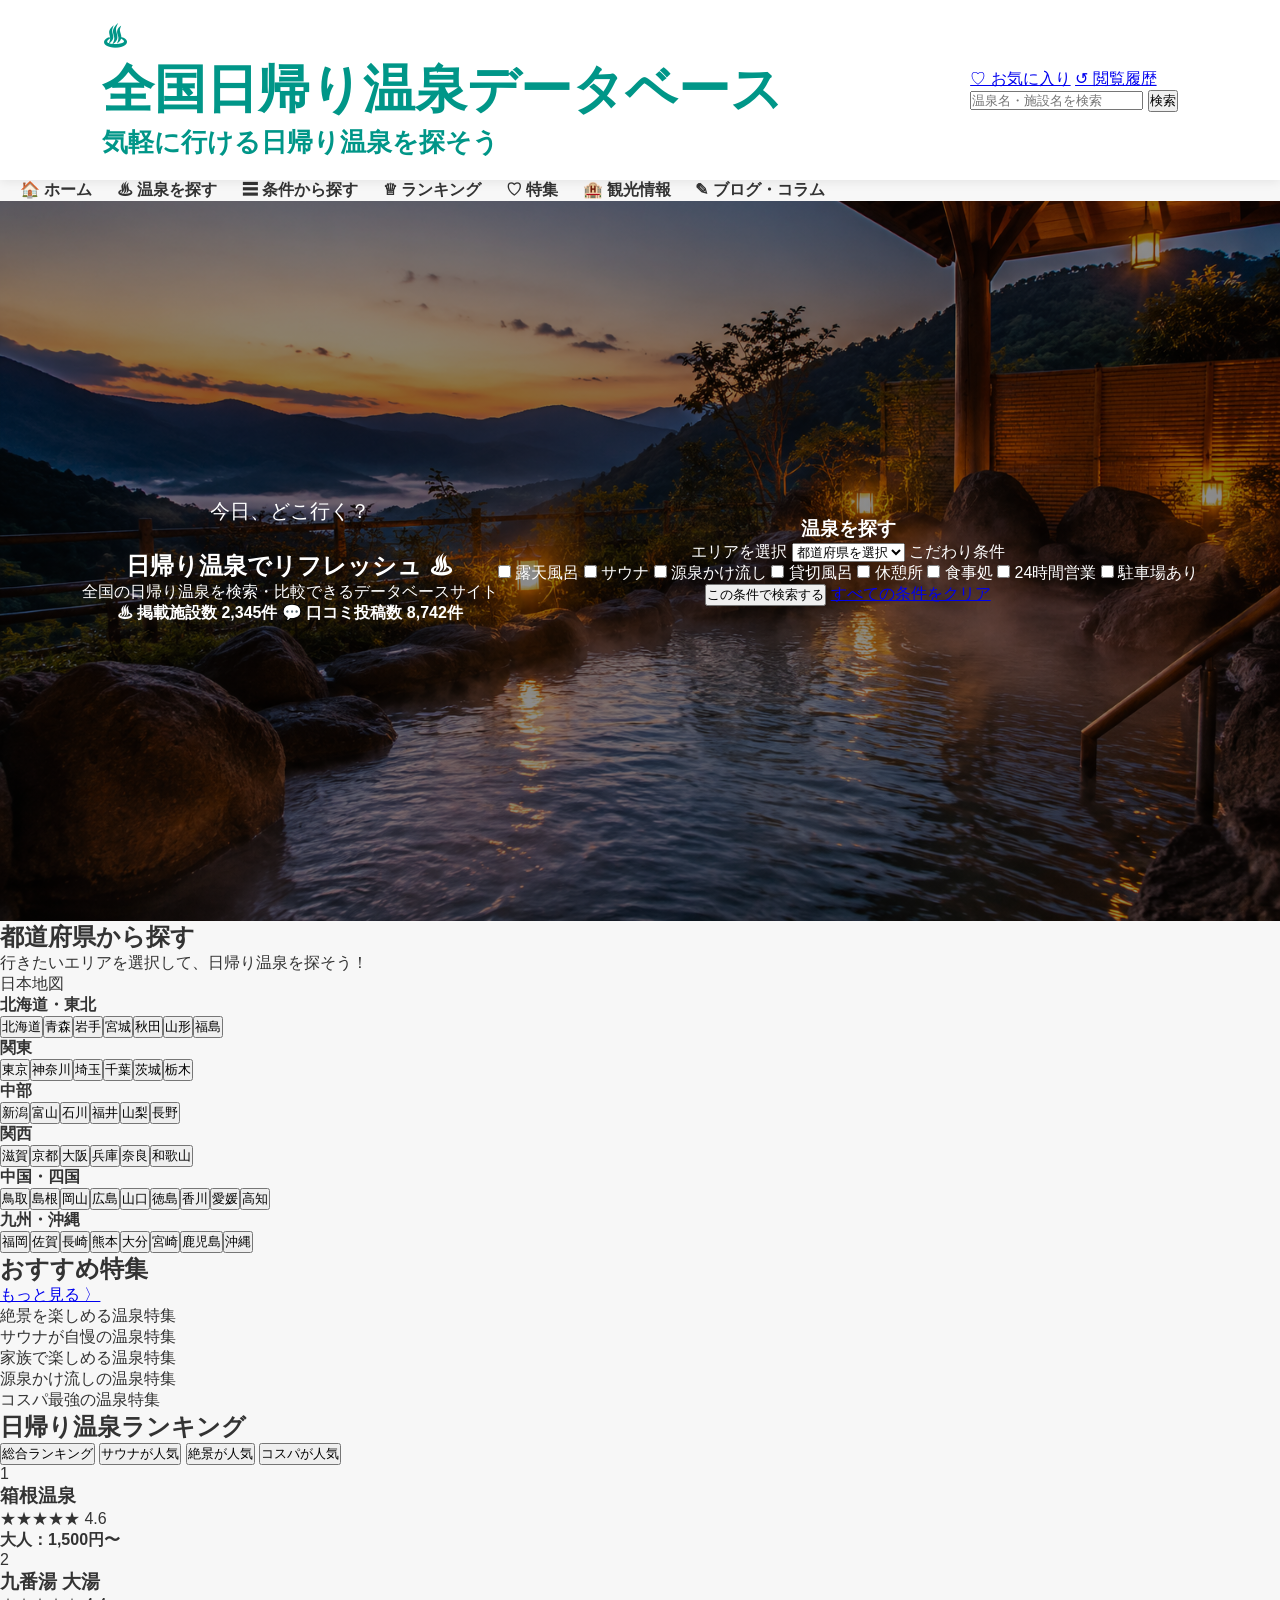
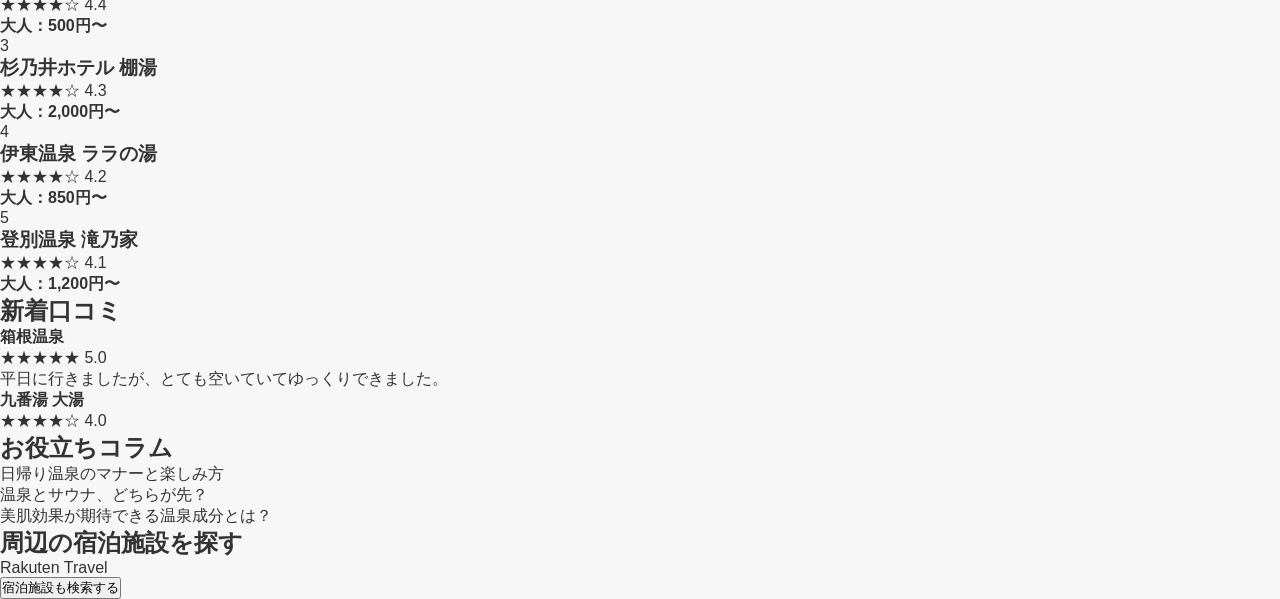
==== index.html @ edf5baf3 "Update index.html" ====
<!DOCTYPE html>
<html lang="ja">
<head>
  <meta charset="UTF-8">
  <meta name="viewport" content="width=device-width, initial-scale=1.0">
  <title>全国日帰り温泉データベース</title>
  <link rel="stylesheet" href="style.css">
</head>
<body>

<header class="top-header">
  <div class="logo">
    <span class="logo-mark">♨</span>
    <div>
      <h1>全国日帰り温泉データベース</h1>
      <p>気軽に行ける日帰り温泉を探そう</p>
    </div>
  </div>

  <div class="header-actions">
    <a href="#">♡ お気に入り</a>
    <a href="#">↺ 閲覧履歴</a>
    <div class="search-box">
      <input type="text" placeholder="温泉名・施設名を検索">
      <button>検索</button>
    </div>
  </div>
</header>

<nav class="main-nav">
  <a href="#">🏠 ホーム</a>
  <a href="#">♨ 温泉を探す</a>
  <a href="#">☰ 条件から探す</a>
  <a href="#">♕ ランキング</a>
  <a href="#">♡ 特集</a>
  <a href="#">🏨 観光情報</a>
  <a href="#">✎ ブログ・コラム</a>
</nav>

<section class="hero">
  <div class="hero-text">
    <p>今日、どこ行く？</p>
    <h2>日帰り温泉でリフレッシュ ♨</h2>
    <span>全国の日帰り温泉を検索・比較できるデータベースサイト</span>
    <div class="hero-stats">
      <b>♨ 掲載施設数 2,345件</b>
      <b>💬 口コミ投稿数 8,742件</b>
    </div>
  </div>

  <div class="hero-search">
    <h3>温泉を探す</h3>
    <label>エリアを選択</label>
    <select>
      <option>都道府県を選択</option>
      <option>福岡</option>
      <option>大分</option>
      <option>広島</option>
    </select>

    <label>こだわり条件</label>
    <div class="check-list">
      <label><input type="checkbox"> 露天風呂</label>
      <label><input type="checkbox"> サウナ</label>
      <label><input type="checkbox"> 源泉かけ流し</label>
      <label><input type="checkbox"> 貸切風呂</label>
      <label><input type="checkbox"> 休憩所</label>
      <label><input type="checkbox"> 食事処</label>
      <label><input type="checkbox"> 24時間営業</label>
      <label><input type="checkbox"> 駐車場あり</label>
    </div>

    <button class="brown-btn">この条件で検索する</button>
    <a class="clear-link" href="#">すべての条件をクリア</a>
  </div>
</section>

<main>

<section class="pref-section">
  <div class="section-title">
    <h2>都道府県から探す</h2>
    <p>行きたいエリアを選択して、日帰り温泉を探そう！</p>
  </div>

  <div class="pref-wrap">
    <div class="map-box">
      <div class="fake-map">日本地図</div>
    </div>

    <div class="pref-list">
      <h4>北海道・東北</h4>
      <div>
        <button>北海道</button><button>青森</button><button>岩手</button><button>宮城</button><button>秋田</button><button>山形</button><button>福島</button>
      </div>

      <h4>関東</h4>
      <div>
        <button>東京</button><button>神奈川</button><button>埼玉</button><button>千葉</button><button>茨城</button><button>栃木</button>
      </div>

      <h4>中部</h4>
      <div>
        <button>新潟</button><button>富山</button><button>石川</button><button>福井</button><button>山梨</button><button>長野</button>
      </div>

      <h4>関西</h4>
      <div>
        <button>滋賀</button><button>京都</button><button>大阪</button><button>兵庫</button><button>奈良</button><button>和歌山</button>
      </div>

      <h4>中国・四国</h4>
      <div>
        <button>鳥取</button><button>島根</button><button>岡山</button><button>広島</button><button>山口</button><button>徳島</button><button>香川</button><button>愛媛</button><button>高知</button>
      </div>

      <h4>九州・沖縄</h4>
      <div>
        <button>福岡</button><button>佐賀</button><button>長崎</button><button>熊本</button><button>大分</button><button>宮崎</button><button>鹿児島</button><button>沖縄</button>
      </div>
    </div>
  </div>
</section>

<section class="feature-section">
  <div class="section-head">
    <h2>おすすめ特集</h2>
    <a href="#">もっと見る 〉</a>
  </div>

  <div class="feature-grid">
    <div class="feature-card"><span>絶景を楽しめる温泉特集</span></div>
    <div class="feature-card"><span>サウナが自慢の温泉特集</span></div>
    <div class="feature-card"><span>家族で楽しめる温泉特集</span></div>
    <div class="feature-card"><span>源泉かけ流しの温泉特集</span></div>
    <div class="feature-card"><span>コスパ最強の温泉特集</span></div>
  </div>
</section>

<section class="ranking-section">
  <div class="section-head">
    <h2>日帰り温泉ランキング</h2>
    <div class="tabs">
      <button>総合ランキング</button>
      <button>サウナが人気</button>
      <button>絶景が人気</button>
      <button>コスパが人気</button>
    </div>
  </div>

  <div class="ranking-grid">
    <div class="rank-card"><span>1</span><div></div><h3>箱根温泉</h3><p>★★★★★ 4.6</p><b>大人：1,500円〜</b></div>
    <div class="rank-card"><span>2</span><div></div><h3>九番湯 大湯</h3><p>★★★★☆ 4.4</p><b>大人：500円〜</b></div>
    <div class="rank-card"><span>3</span><div></div><h3>杉乃井ホテル 棚湯</h3><p>★★★★☆ 4.3</p><b>大人：2,000円〜</b></div>
    <div class="rank-card"><span>4</span><div></div><h3>伊東温泉 ララの湯</h3><p>★★★★☆ 4.2</p><b>大人：850円〜</b></div>
    <div class="rank-card"><span>5</span><div></div><h3>登別温泉 滝乃家</h3><p>★★★★☆ 4.1</p><b>大人：1,200円〜</b></div>
  </div>
</section>

<section class="bottom-grid">
  <div class="info-box">
    <h2>新着口コミ</h2>
    <p><b>箱根温泉</b><br>★★★★★ 5.0<br>平日に行きましたが、とても空いていてゆっくりできました。</p>
    <p><b>九番湯 大湯</b><br>★★★★☆ 4.0</p>
  </div>

  <div class="info-box">
    <h2>お役立ちコラム</h2>
    <p>日帰り温泉のマナーと楽しみ方</p>
    <p>温泉とサウナ、どちらが先？</p>
    <p>美肌効果が期待できる温泉成分とは？</p>
  </div>

  <div class="ad-box">
    <h2>周辺の宿泊施設を探す</h2>
    <p>Rakuten Travel</p>
    <button>宿泊施設も検索する</button>
  </div>
</section>

</main>

</body>
</html>
---- style.css ----
*{
    margin:0;
    padding:0;
    box-sizing:border-box;
}

body{
    font-family:"Noto Sans JP",sans-serif;
    background:#f7f7f7;
    color:#333;
}

/* ヘッダー */
header{
    background:#fff;
    display:flex;
    justify-content:space-between;
    align-items:center;
    padding:20px 8%;
    box-shadow:0 2px 10px rgba(0,0,0,.08);
}

.logo{
    font-size:26px;
    font-weight:bold;
    color:#009688;
}

nav a{
    text-decoration:none;
    color:#333;
    margin-left:20px;
    font-weight:600;
}

/* ヒーロー */
.hero{
    height:80vh;
    display:flex;
    align-items:center;
    justify-content:center;
    text-align:center;
    color:white;

    background-image:
    linear-gradient(rgba(0,0,0,.45),rgba(0,0,0,.45)),
    url("hero.png");

    background-size:cover;
    background-position:center;
}

.hero h1{
    font-size:48px;
    margin-bottom:20px;
}

.hero p{
    font-size:20px;
    margin-bottom:25px;
}

/* 検索 */
.search input{
    padding:12px;
    width:260px;
    border:none;
    border-radius:8px;
}

.search button{
    padding:12px 18px;
    border:none;
    background:#009688;
    color:white;
    border-radius:8px;
    cursor:pointer;
}

/* エリア */
.area, .feature{
    max-width:1100px;
    margin:60px auto;
    padding:0 20px;
}

.area h2, .feature h2{
    text-align:center;
    margin-bottom:25px;
}

.cards{
    display:grid;
    grid-template-columns:repeat(auto-fit,minmax(200px,1fr));
    gap:20px;
}

.card{
    background:white;
    padding:25px;
    border-radius:12px;
    text-align:center;
    box-shadow:0 4px 10px rgba(0,0,0,.08);
}

/* タグ */
.tags{
    display:flex;
    flex-wrap:wrap;
    justify-content:center;
    gap:10px;
}

.tags span{
    background:#009688;
    color:white;
    padding:10px 14px;
    border-radius:999px;
}

/* フッター */
footer{
    text-align:center;
    padding:25px;
    background:#222;
    color:white;
}

/* スマホ */
@media(max-width:768px){
    .hero h1{
        font-size:32px;
    }

    nav{
        display:none;
    }

    .search{
        display:flex;
        flex-direction:column;
        gap:10px;
        align-items:center;
    }
}
.btn{
    display:inline-block;
    margin-top:10px;
    padding:8px 14px;
    background:#009688;
    color:#fff;
    border-radius:8px;
    text-decoration:none;
    font-size:14px;
}
.btn:hover{
    opacity:0.8;
}
.card img{
    width:100%;
    height:140px;
    object-fit:cover;
    border-radius:12px;
    margin-bottom:10px;
}
.card{
    background:white;
    border-radius:16px;
    overflow:hidden;
    box-shadow:0 6px 20px rgba(0,0,0,.08);
    transition:0.2s;
}

.card:hover{
    transform:translateY(-5px);
    box-shadow:0 10px 25px rgba(0,0,0,.15);
}

.card h3{
    margin-top:10px;
}
header{
    position: sticky;
    top: 0;
    z-index: 1000;
}
.btn{
    display:inline-block;
    margin-top:10px;
    padding:10px 16px;
    background:#009688;
    color:white;
    border-radius:10px;
    text-decoration:none;
    font-weight:bold;
}
.btn:hover{
    opacity:0.8;
}
.cards{
    align-items:stretch;
}

.card{
    height:100%;
}
.card h3{
    font-size:18px;
}

.card p{
    font-size:14px;
    color:#666;
}
.header{
    display:flex;
    align-items:center;
    justify-content:space-between;
    padding:15px 6%;
    background:#fff;
    box-shadow:0 2px 10px rgba(0,0,0,0.08);
    gap:20px;
}

.header-center{
    flex:1;
    display:flex;
    justify-content:center;
}

.header-center input{
    width:100%;
    max-width:400px;
    padding:10px 12px;
    border:1px solid #ddd;
    border-radius:8px;
}

.nav{
    display:flex;
    gap:15px;
}

.nav a{
    text-decoration:none;
    color:#333;
    font-weight:600;
}

.nav a:hover{
    color:#009688;
}
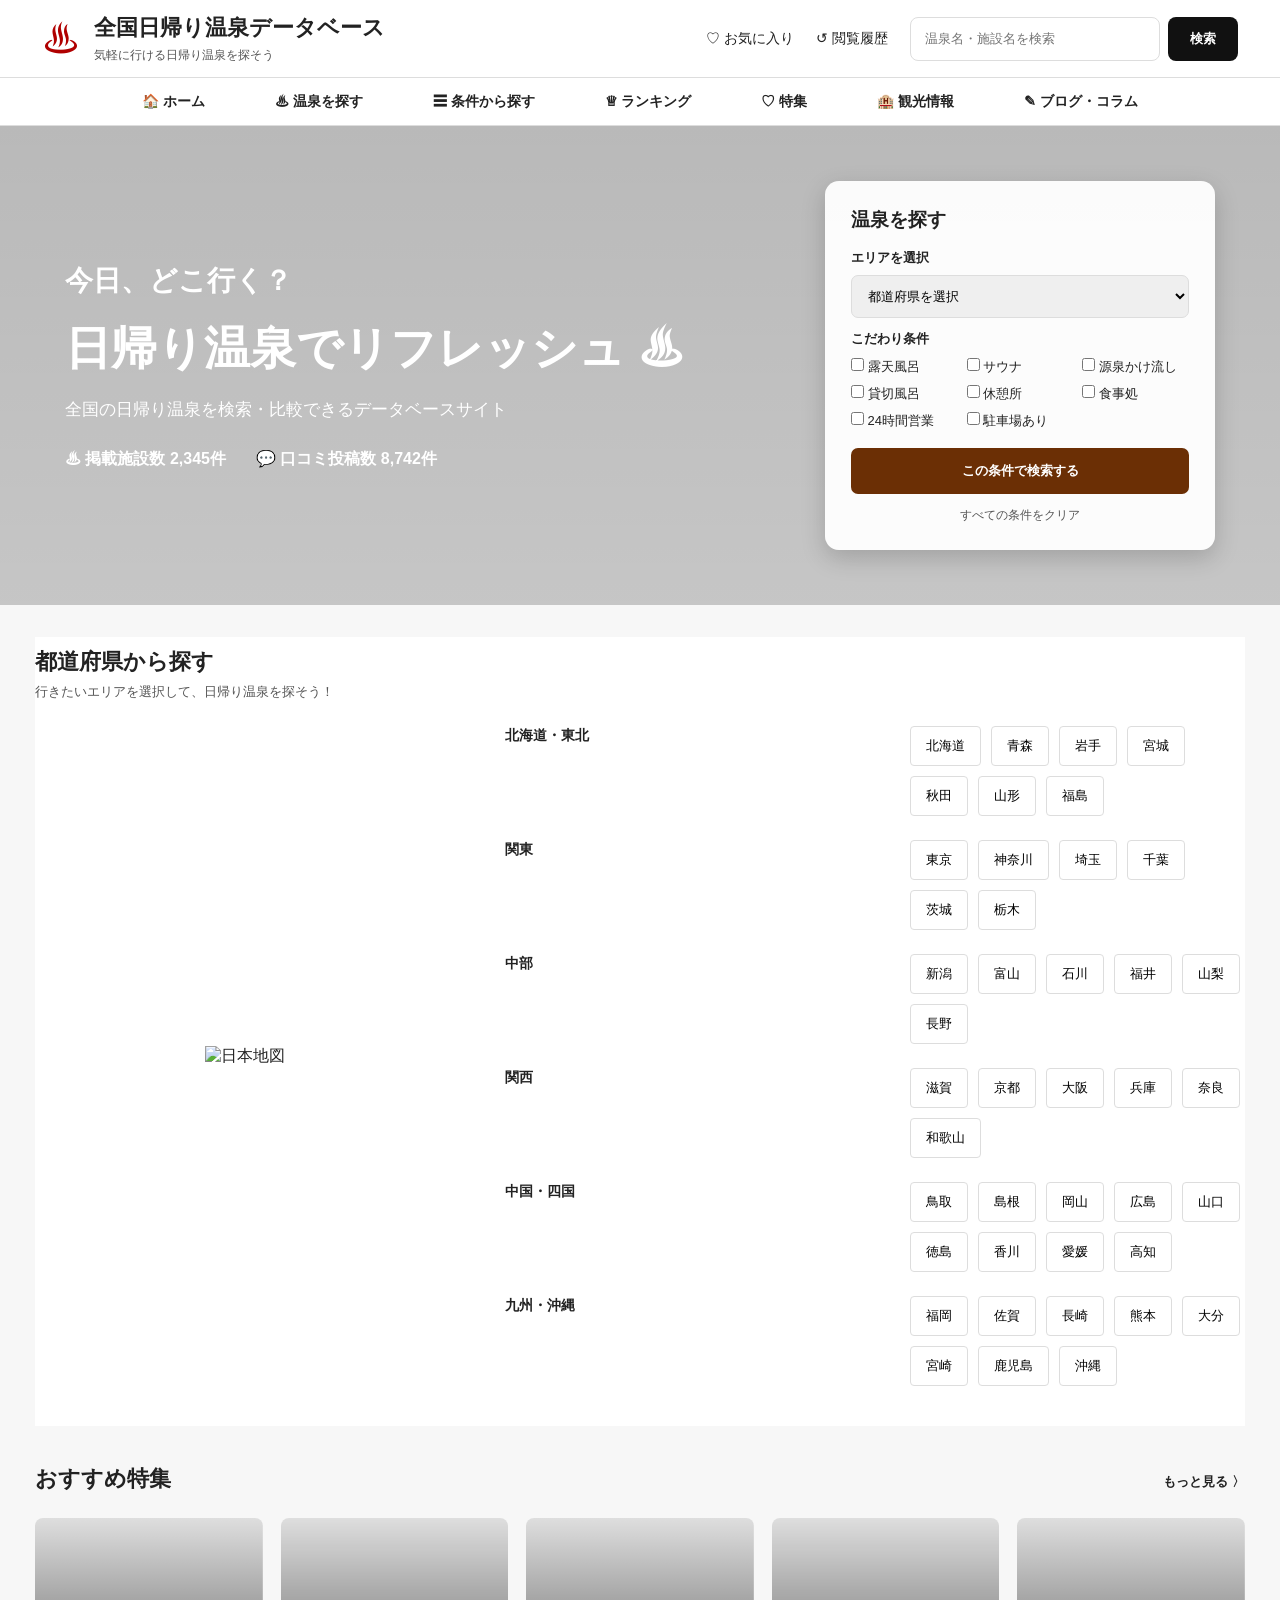
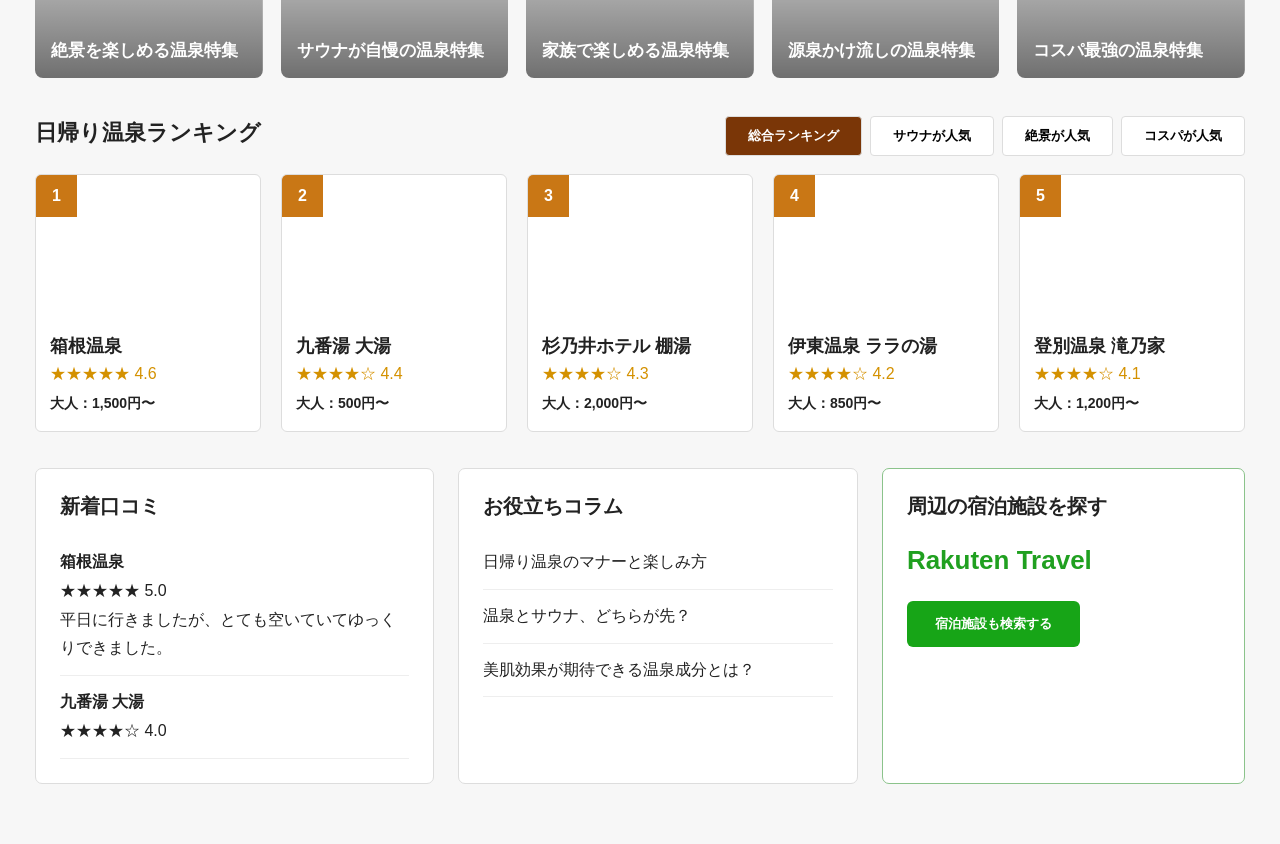
==== commit 5735883d: "Update index.html" ====
--- a/index.html
+++ b/index.html
@@ -85,7 +85,7 @@
 
   <div class="pref-wrap">
     <div class="map-box">
-      <div class="fake-map">日本地図</div>
+ <img class="japan-map" src="https://japan-map.com/wp-content/uploads/japan-map-colored.png" alt="日本地図">
     </div>
 
     <div class="pref-list">
--- a/style.css
+++ b/style.css
@@ -1,252 +1,480 @@
-*{
-    margin:0;
-    padding:0;
-    box-sizing:border-box;
-}
-
-body{
-    font-family:"Noto Sans JP",sans-serif;
-    background:#f7f7f7;
-    color:#333;
-}
-
-/* ヘッダー */
-header{
-    background:#fff;
-    display:flex;
-    justify-content:space-between;
-    align-items:center;
-    padding:20px 8%;
-    box-shadow:0 2px 10px rgba(0,0,0,.08);
-}
-
-.logo{
-    font-size:26px;
-    font-weight:bold;
-    color:#009688;
-}
-
-nav a{
-    text-decoration:none;
-    color:#333;
-    margin-left:20px;
-    font-weight:600;
-}
-
-/* ヒーロー */
-.hero{
-    height:80vh;
-    display:flex;
-    align-items:center;
-    justify-content:center;
-    text-align:center;
-    color:white;
-
-    background-image:
-    linear-gradient(rgba(0,0,0,.45),rgba(0,0,0,.45)),
-    url("hero.png");
-
-    background-size:cover;
-    background-position:center;
-}
-
-.hero h1{
-    font-size:48px;
-    margin-bottom:20px;
-}
-
-.hero p{
-    font-size:20px;
-    margin-bottom:25px;
-}
-
-/* 検索 */
-.search input{
-    padding:12px;
-    width:260px;
-    border:none;
-    border-radius:8px;
-}
-
-.search button{
-    padding:12px 18px;
-    border:none;
-    background:#009688;
-    color:white;
-    border-radius:8px;
-    cursor:pointer;
-}
-
-/* エリア */
-.area, .feature{
-    max-width:1100px;
-    margin:60px auto;
-    padding:0 20px;
-}
-
-.area h2, .feature h2{
-    text-align:center;
-    margin-bottom:25px;
-}
-
-.cards{
-    display:grid;
-    grid-template-columns:repeat(auto-fit,minmax(200px,1fr));
-    gap:20px;
-}
-
-.card{
-    background:white;
-    padding:25px;
-    border-radius:12px;
-    text-align:center;
-    box-shadow:0 4px 10px rgba(0,0,0,.08);
-}
-
-/* タグ */
-.tags{
-    display:flex;
-    flex-wrap:wrap;
-    justify-content:center;
-    gap:10px;
-}
-
-.tags span{
-    background:#009688;
-    color:white;
-    padding:10px 14px;
-    border-radius:999px;
-}
-
-/* フッター */
-footer{
-    text-align:center;
-    padding:25px;
-    background:#222;
-    color:white;
-}
-
-/* スマホ */
-@media(max-width:768px){
-    .hero h1{
-        font-size:32px;
-    }
-
-    nav{
-        display:none;
-    }
-
-    .search{
-        display:flex;
-        flex-direction:column;
-        gap:10px;
-        align-items:center;
-    }
-}
-.btn{
-    display:inline-block;
-    margin-top:10px;
-    padding:8px 14px;
-    background:#009688;
-    color:#fff;
-    border-radius:8px;
-    text-decoration:none;
-    font-size:14px;
-}
-.btn:hover{
-    opacity:0.8;
-}
-.card img{
-    width:100%;
-    height:140px;
-    object-fit:cover;
-    border-radius:12px;
-    margin-bottom:10px;
-}
-.card{
-    background:white;
-    border-radius:16px;
-    overflow:hidden;
-    box-shadow:0 6px 20px rgba(0,0,0,.08);
-    transition:0.2s;
-}
-
-.card:hover{
-    transform:translateY(-5px);
-    box-shadow:0 10px 25px rgba(0,0,0,.15);
-}
-
-.card h3{
-    margin-top:10px;
-}
-header{
-    position: sticky;
-    top: 0;
-    z-index: 1000;
-}
-.btn{
-    display:inline-block;
-    margin-top:10px;
-    padding:10px 16px;
-    background:#009688;
-    color:white;
-    border-radius:10px;
-    text-decoration:none;
-    font-weight:bold;
-}
-.btn:hover{
-    opacity:0.8;
-}
-.cards{
-    align-items:stretch;
-}
-
-.card{
-    height:100%;
-}
-.card h3{
-    font-size:18px;
-}
-
-.card p{
-    font-size:14px;
-    color:#666;
-}
-.header{
-    display:flex;
-    align-items:center;
-    justify-content:space-between;
-    padding:15px 6%;
-    background:#fff;
-    box-shadow:0 2px 10px rgba(0,0,0,0.08);
-    gap:20px;
-}
-
-.header-center{
-    flex:1;
-    display:flex;
-    justify-content:center;
-}
-
-.header-center input{
-    width:100%;
-    max-width:400px;
-    padding:10px 12px;
-    border:1px solid #ddd;
-    border-radius:8px;
-}
-
-.nav{
-    display:flex;
-    gap:15px;
-}
-
-.nav a{
-    text-decoration:none;
-    color:#333;
-    font-weight:600;
-}
-
-.nav a:hover{
-    color:#009688;
-}
+* {
+  box-sizing: border-box;
+  margin: 0;
+  padding: 0;
+}
+
+body {
+  font-family: "Hiragino Sans", "Yu Gothic", sans-serif;
+  color: #222;
+  background: #f7f7f7;
+}
+
+a {
+  color: inherit;
+  text-decoration: none;
+}
+
+.top-header {
+  height: 78px;
+  background: #fff;
+  display: flex;
+  justify-content: space-between;
+  align-items: center;
+  padding: 0 42px;
+  border-bottom: 1px solid #ddd;
+}
+
+.logo {
+  display: flex;
+  align-items: center;
+  gap: 14px;
+}
+
+.logo-mark {
+  font-size: 38px;
+  color: #b00000;
+}
+
+.logo h1 {
+  font-size: 22px;
+}
+
+.logo p {
+  font-size: 12px;
+  color: #555;
+  margin-top: 4px;
+}
+
+.header-actions {
+  display: flex;
+  align-items: center;
+  gap: 22px;
+  font-size: 14px;
+}
+
+.search-box {
+  display: flex;
+  gap: 8px;
+}
+
+.search-box input {
+  width: 250px;
+  padding: 13px 14px;
+  border: 1px solid #ddd;
+  border-radius: 8px;
+}
+
+.search-box button {
+  padding: 13px 22px;
+  background: #111;
+  color: white;
+  border: none;
+  border-radius: 8px;
+  font-weight: bold;
+}
+
+.main-nav {
+  height: 48px;
+  background: #fff;
+  display: flex;
+  justify-content: center;
+  gap: 70px;
+  align-items: center;
+  border-bottom: 1px solid #ddd;
+  font-weight: bold;
+  font-size: 14px;
+}
+
+.hero {
+  min-height: 415px;
+  background:
+    linear-gradient(rgba(0,0,0,.25), rgba(0,0,0,.2)),
+    url("https://images.unsplash.com/photo-1544161515-4ab6ce6db874?auto=format&fit=crop&w=1600&q=80");
+  background-size: cover;
+  background-position: center;
+  display: flex;
+  justify-content: space-between;
+  align-items: center;
+  padding: 55px 65px;
+}
+
+.hero-text {
+  color: white;
+}
+
+.hero-text p {
+  font-size: 28px;
+  font-weight: bold;
+  margin-bottom: 18px;
+}
+
+.hero-text h2 {
+  font-size: 46px;
+  margin-bottom: 18px;
+}
+
+.hero-text span {
+  display: block;
+  font-size: 17px;
+  margin-bottom: 28px;
+}
+
+.hero-stats {
+  display: flex;
+  gap: 30px;
+}
+
+.hero-search {
+  width: 390px;
+  background: rgba(255,255,255,.95);
+  border-radius: 14px;
+  padding: 26px;
+  box-shadow: 0 8px 24px rgba(0,0,0,.18);
+}
+
+.hero-search h3 {
+  margin-bottom: 16px;
+}
+
+.hero-search label {
+  display: block;
+  font-size: 13px;
+  font-weight: bold;
+  margin: 12px 0 8px;
+}
+
+.hero-search select {
+  width: 100%;
+  padding: 12px;
+  border: 1px solid #ddd;
+  border-radius: 7px;
+}
+
+.check-list {
+  display: grid;
+  grid-template-columns: repeat(3, 1fr);
+  gap: 9px;
+  margin: 10px 0 18px;
+}
+
+.check-list label {
+  font-weight: normal;
+  margin: 0;
+}
+
+.brown-btn {
+  width: 100%;
+  padding: 14px;
+  background: #6b2f05;
+  color: white;
+  border: none;
+  border-radius: 7px;
+  font-weight: bold;
+}
+
+.clear-link {
+  display: block;
+  text-align: center;
+  font-size: 12px;
+  margin-top: 13px;
+  color: #555;
+}
+
+main {
+  max-width: 1380px;
+  margin: 0 auto;
+  padding: 32px 35px 60px;
+}
+
+.section-title h2,
+.section-head h2 {
+  font-size: 22px;
+  margin-bottom: 6px;
+}
+
+.section-title p {
+  font-size: 13px;
+  color: #555;
+}
+
+.pref-section {
+  background: #fff;
+  padding: 10px 0 35px;
+}
+
+.pref-wrap {
+  display: grid;
+  grid-template-columns: 420px 1fr;
+  gap: 50px;
+  margin-top: 20px;
+  align-items: center;
+}
+
+.map-box {
+  height: 310px;
+  display: flex;
+  align-items: center;
+  justify-content: center;
+}
+
+.fake-map {
+  width: 290px;
+  height: 260px;
+  background: linear-gradient(135deg, #e99ab5, #f0d77b, #7fd5cf, #91c4f2);
+  clip-path: polygon(65% 0, 78% 13%, 70% 30%, 88% 48%, 78% 70%, 55% 78%, 42% 100%, 28% 82%, 10% 88%, 20% 62%, 0 48%, 27% 40%, 18% 20%, 45% 18%);
+  opacity: .7;
+  display: flex;
+  align-items: center;
+  justify-content: center;
+  color: white;
+  font-weight: bold;
+}
+
+.pref-list {
+  display: grid;
+  grid-template-columns: 1fr 1fr;
+  gap: 14px 60px;
+}
+
+.pref-list h4 {
+  margin-top: 6px;
+  font-size: 14px;
+}
+
+.pref-list button {
+  background: white;
+  border: 1px solid #ddd;
+  padding: 10px 15px;
+  margin: 5px;
+  border-radius: 4px;
+  cursor: pointer;
+}
+
+.section-head {
+  display: flex;
+  justify-content: space-between;
+  align-items: center;
+  margin: 38px 0 18px;
+}
+
+.section-head a {
+  font-size: 13px;
+  font-weight: bold;
+}
+
+.feature-grid {
+  display: grid;
+  grid-template-columns: repeat(5, 1fr);
+  gap: 18px;
+}
+
+.feature-card {
+  height: 160px;
+  border-radius: 8px;
+  overflow: hidden;
+  background:
+    linear-gradient(rgba(0,0,0,.1), rgba(0,0,0,.55)),
+    url("https://images.unsplash.com/photo-1507525428034-b723cf961d3e?auto=format&fit=crop&w=600&q=80");
+  background-size: cover;
+  background-position: center;
+  position: relative;
+}
+
+.feature-card:nth-child(2) {
+  background-image:
+    linear-gradient(rgba(0,0,0,.1), rgba(0,0,0,.55)),
+    url("https://images.unsplash.com/photo-1596178065887-1198b6148b2b?auto=format&fit=crop&w=600&q=80");
+}
+
+.feature-card:nth-child(3) {
+  background-image:
+    linear-gradient(rgba(0,0,0,.1), rgba(0,0,0,.55)),
+    url("https://images.unsplash.com/photo-1544551763-46a013bb70d5?auto=format&fit=crop&w=600&q=80");
+}
+
+.feature-card:nth-child(4) {
+  background-image:
+    linear-gradient(rgba(0,0,0,.1), rgba(0,0,0,.55)),
+    url("https://images.unsplash.com/photo-1603909598023-13bcd1cceaaa?auto=format&fit=crop&w=600&q=80");
+}
+
+.feature-card:nth-child(5) {
+  background-image:
+    linear-gradient(rgba(0,0,0,.1), rgba(0,0,0,.55)),
+    url("https://images.unsplash.com/photo-1570213489059-0aac6626cade?auto=format&fit=crop&w=600&q=80");
+}
+
+.feature-card span {
+  position: absolute;
+  left: 16px;
+  bottom: 16px;
+  color: white;
+  font-size: 17px;
+  font-weight: bold;
+}
+
+.tabs {
+  display: flex;
+  gap: 8px;
+}
+
+.tabs button {
+  padding: 10px 22px;
+  background: white;
+  border: 1px solid #ddd;
+  border-radius: 4px;
+  font-weight: bold;
+}
+
+.tabs button:first-child {
+  background: #7a3607;
+  color: white;
+}
+
+.ranking-grid {
+  display: grid;
+  grid-template-columns: repeat(5, 1fr);
+  gap: 20px;
+}
+
+.rank-card {
+  background: #fff;
+  border: 1px solid #ddd;
+  border-radius: 6px;
+  overflow: hidden;
+  position: relative;
+}
+
+.rank-card span {
+  position: absolute;
+  top: 0;
+  left: 0;
+  background: #c97715;
+  color: white;
+  padding: 12px 16px;
+  font-weight: bold;
+}
+
+.rank-card > div {
+  height: 145px;
+  background: url("https://images.unsplash.com/photo-1576675466969-38eeae4b41f6?auto=format&fit=crop&w=600&q=80");
+  background-size: cover;
+  background-position: center;
+}
+
+.rank-card:nth-child(2) > div {
+  background-image: url("https://images.unsplash.com/photo-1600585154340-be6161a56a0c?auto=format&fit=crop&w=600&q=80");
+}
+
+.rank-card:nth-child(3) > div {
+  background-image: url("https://images.unsplash.com/photo-1500530855697-b586d89ba3ee?auto=format&fit=crop&w=600&q=80");
+}
+
+.rank-card:nth-child(4) > div {
+  background-image: url("https://images.unsplash.com/photo-1603909598023-13bcd1cceaaa?auto=format&fit=crop&w=600&q=80");
+}
+
+.rank-card:nth-child(5) > div {
+  background-image: url("https://images.unsplash.com/photo-1506744038136-46273834b3fb?auto=format&fit=crop&w=600&q=80");
+}
+
+.rank-card h3 {
+  font-size: 18px;
+  padding: 14px 14px 6px;
+}
+
+.rank-card p {
+  padding: 0 14px 10px;
+  color: #d49100;
+}
+
+.rank-card b {
+  display: block;
+  padding: 0 14px 18px;
+  font-size: 14px;
+}
+
+.bottom-grid {
+  display: grid;
+  grid-template-columns: 1.1fr 1.1fr 1fr;
+  gap: 24px;
+  margin-top: 36px;
+}
+
+.info-box,
+.ad-box {
+  background: white;
+  border: 1px solid #ddd;
+  border-radius: 7px;
+  padding: 24px;
+  min-height: 230px;
+}
+
+.info-box h2,
+.ad-box h2 {
+  font-size: 20px;
+  margin-bottom: 16px;
+}
+
+.info-box p {
+  border-bottom: 1px solid #eee;
+  padding: 12px 0;
+  line-height: 1.8;
+}
+
+.ad-box {
+  border-color: #8bc38b;
+}
+
+.ad-box p {
+  font-size: 26px;
+  color: #20a020;
+  font-weight: bold;
+  margin: 25px 0;
+}
+
+.ad-box button {
+  background: #17a517;
+  color: white;
+  border: none;
+  padding: 14px 28px;
+  border-radius: 6px;
+  font-weight: bold;
+}
+
+@media (max-width: 900px) {
+  .top-header,
+  .header-actions,
+  .main-nav,
+  .hero {
+    flex-direction: column;
+    height: auto;
+    gap: 16px;
+  }
+
+  .hero {
+    padding: 35px 20px;
+  }
+
+  .hero-text h2 {
+    font-size: 32px;
+  }
+
+  .hero-search {
+    width: 100%;
+  }
+
+  .pref-wrap,
+  .pref-list,
+  .feature-grid,
+  .ranking-grid,
+  .bottom-grid {
+    grid-template-columns: 1fr;
+  }
+
+  .main-nav {
+    gap: 16px;
+    padding: 15px;
+  }
+}
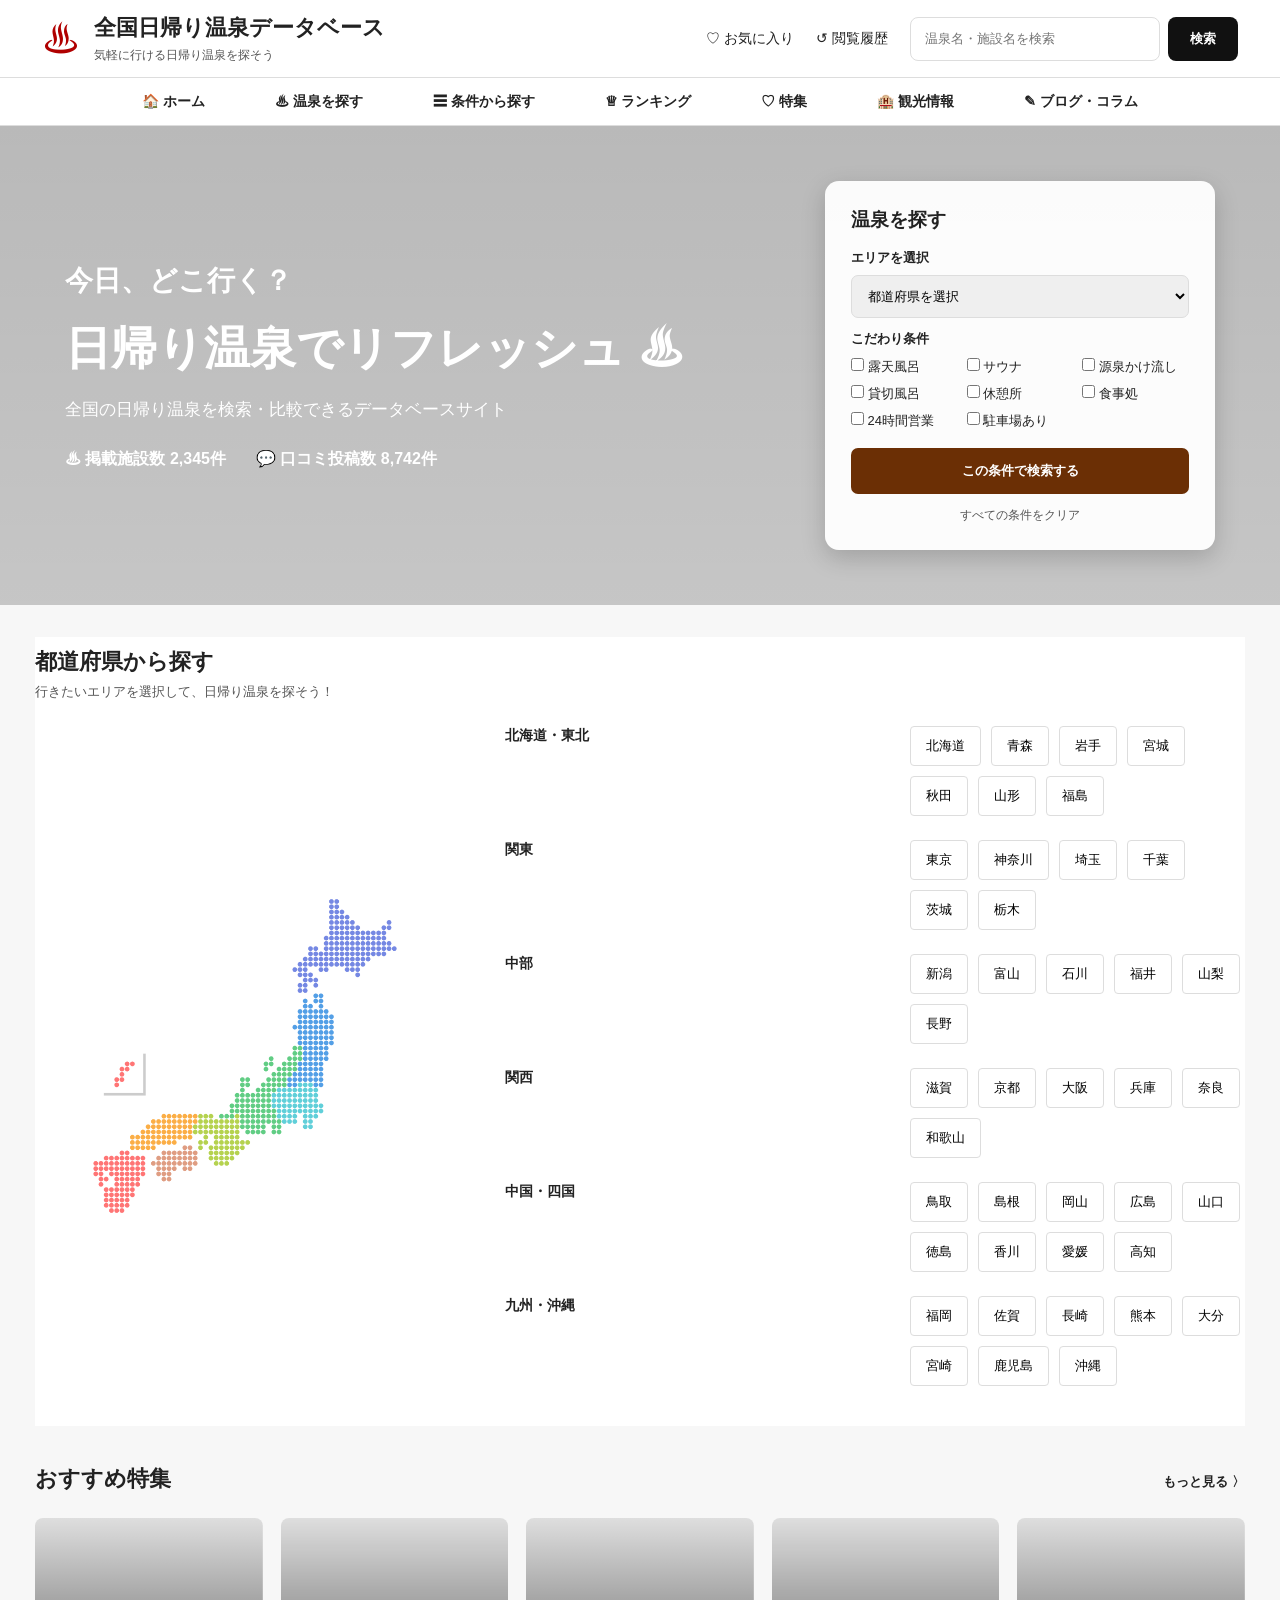
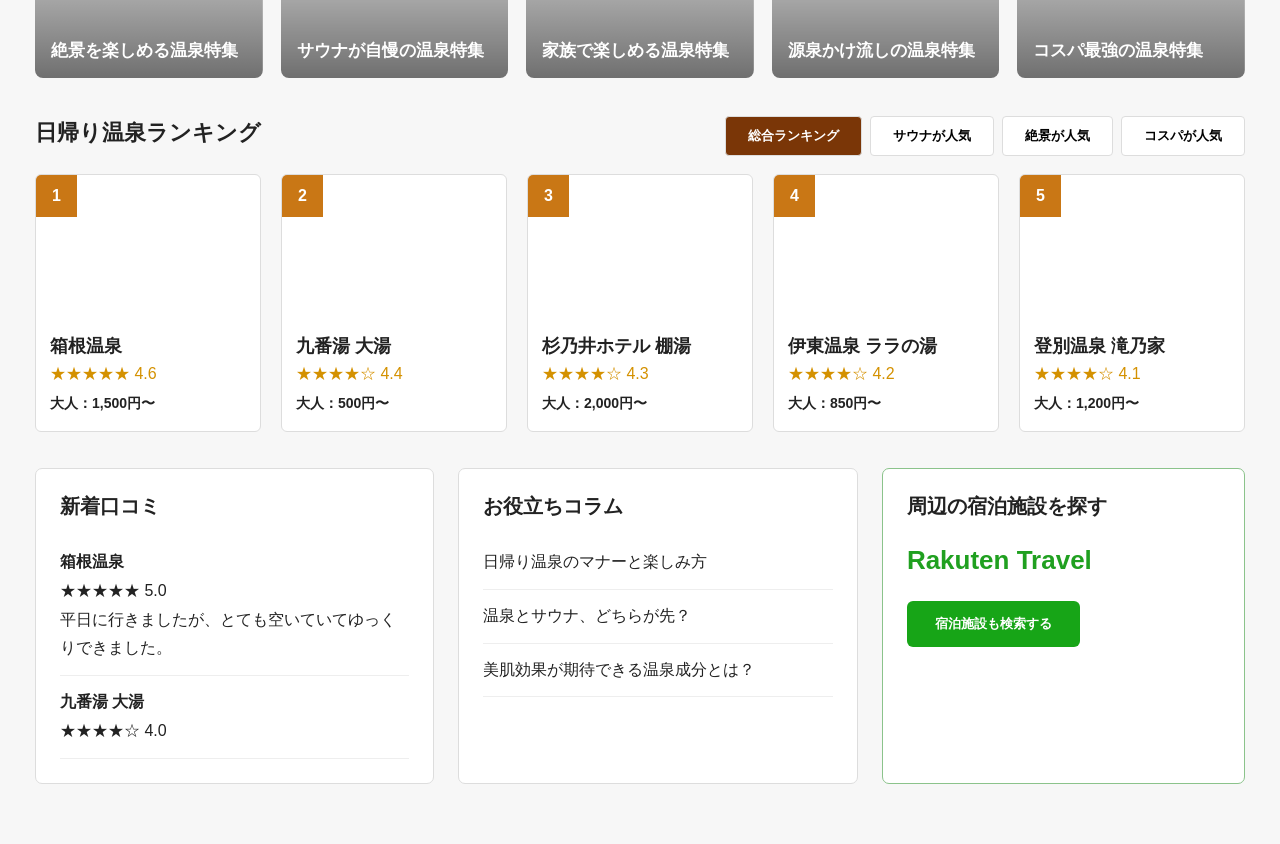
==== commit e072118e: "Update index.html" ====
--- a/index.html
+++ b/index.html
@@ -85,7 +85,7 @@
 
   <div class="pref-wrap">
     <div class="map-box">
- <img class="japan-map" src="https://japan-map.com/wp-content/uploads/japan-map-colored.png" alt="日本地図">
+<img class="japan-map" src="japan-map.png" alt="日本地図">
     </div>
 
     <div class="pref-list">
--- a/style.css
+++ b/style.css
@@ -218,17 +218,10 @@
   justify-content: center;
 }
 
-.fake-map {
-  width: 290px;
-  height: 260px;
-  background: linear-gradient(135deg, #e99ab5, #f0d77b, #7fd5cf, #91c4f2);
-  clip-path: polygon(65% 0, 78% 13%, 70% 30%, 88% 48%, 78% 70%, 55% 78%, 42% 100%, 28% 82%, 10% 88%, 20% 62%, 0 48%, 27% 40%, 18% 20%, 45% 18%);
-  opacity: .7;
-  display: flex;
-  align-items: center;
-  justify-content: center;
-  color: white;
-  font-weight: bold;
+.japan-map {
+  width: 330px;
+  max-width: 100%;
+  display: block;
 }
 
 .pref-list {
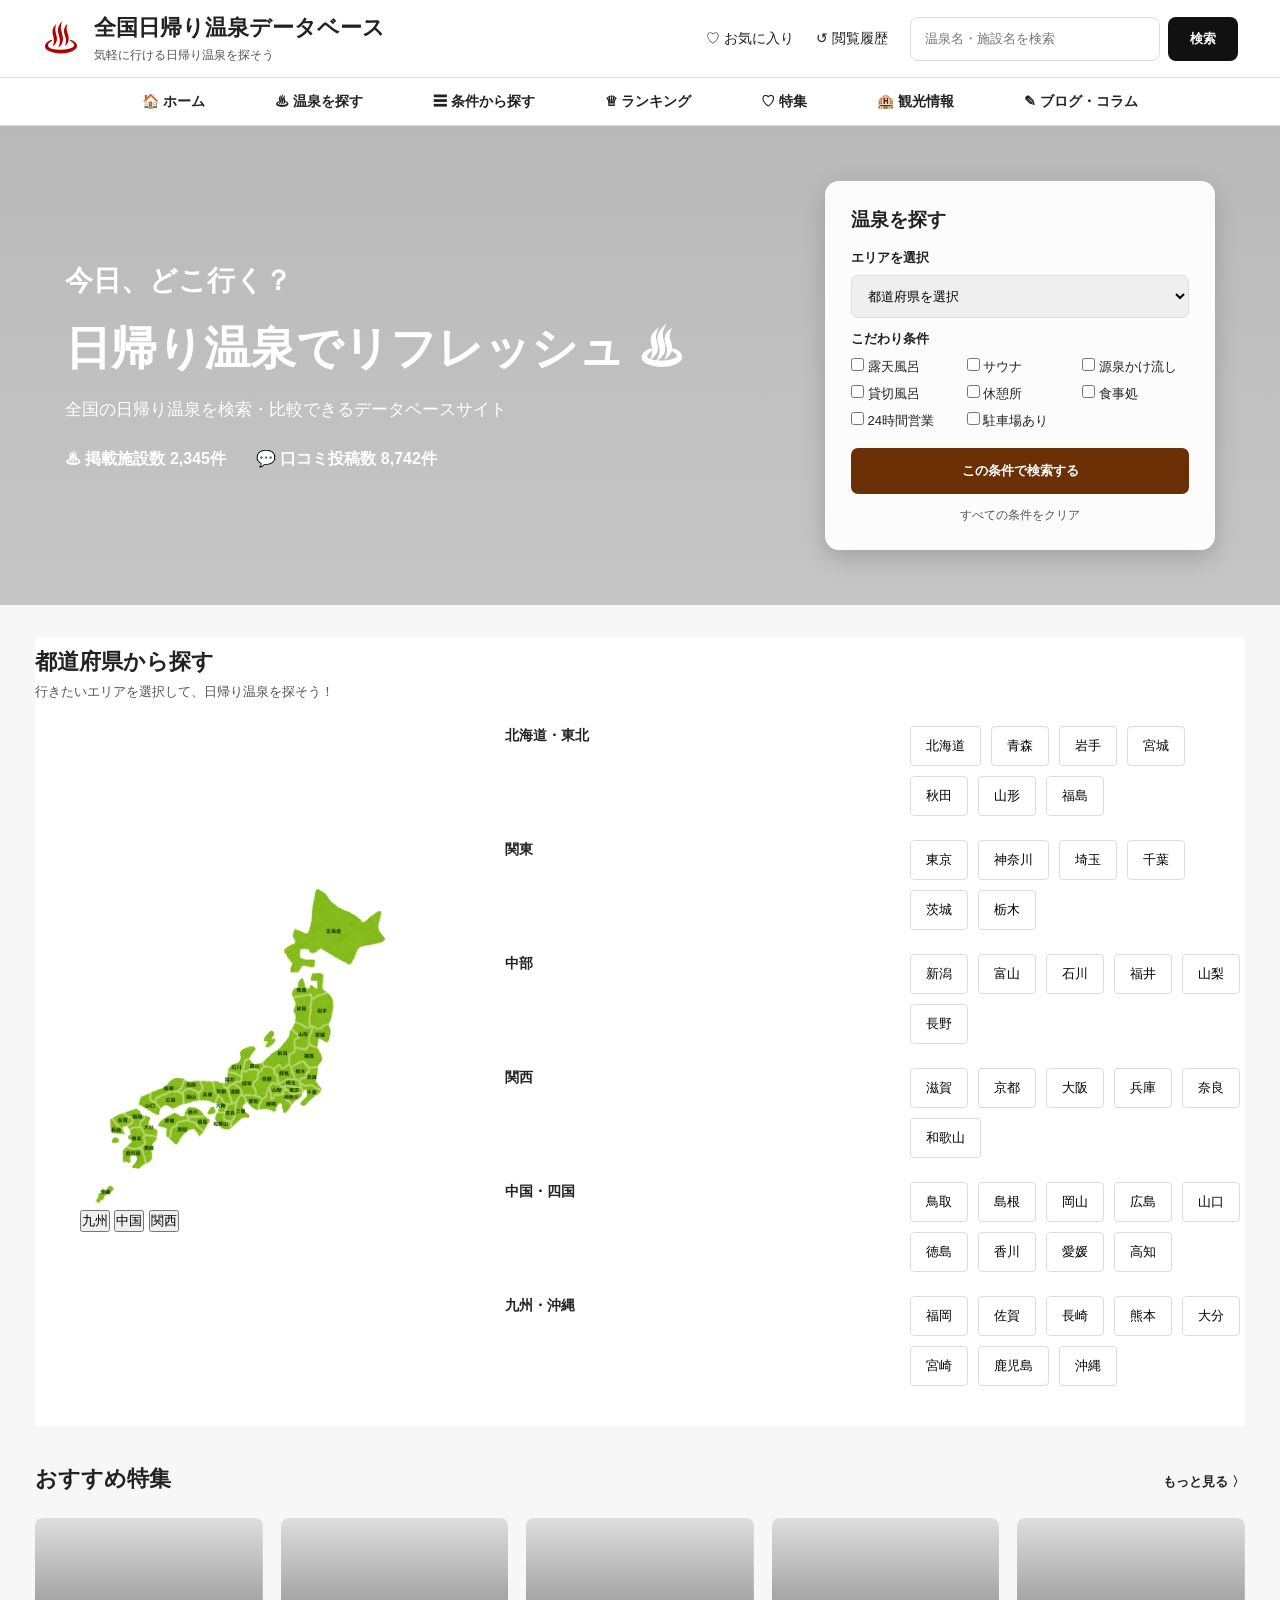
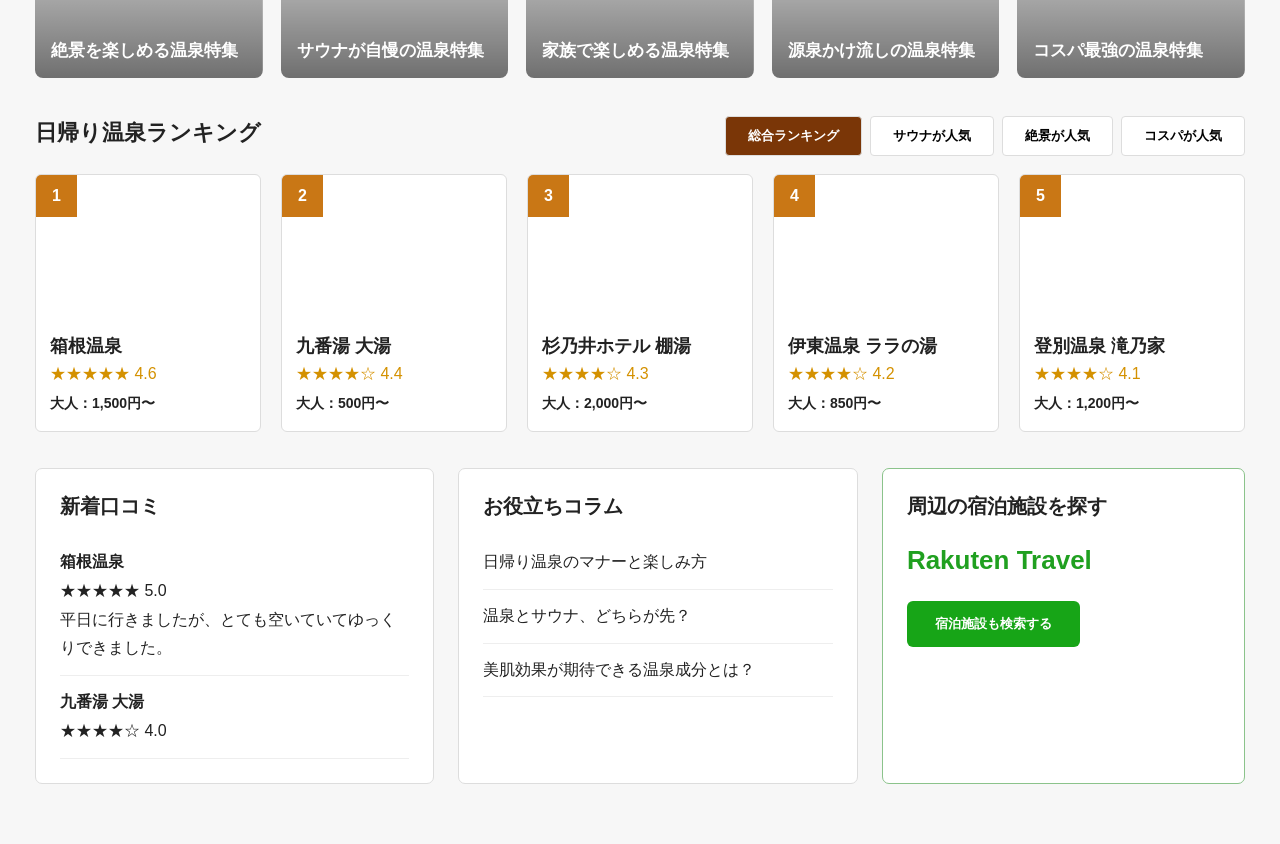
==== commit 1a606743: "Update index.html" ====
--- a/index.html
+++ b/index.html
@@ -85,7 +85,13 @@
 
   <div class="pref-wrap">
     <div class="map-box">
-<img class="japan-map" src="japan-map.png" alt="日本地図">
+<div class="map-links">
+  <img class="japan-map" src="japan-map.png" alt="日本地図">
+
+  <button class="map-btn kyushu" onclick="location.href='kyushu.html'">九州</button>
+  <button class="map-btn chugoku" onclick="location.href='chugoku.html'">中国</button>
+  <button class="map-btn kansai" onclick="alert('関西エリアは準備中です')">関西</button>
+</div>
     </div>
 
     <div class="pref-list">
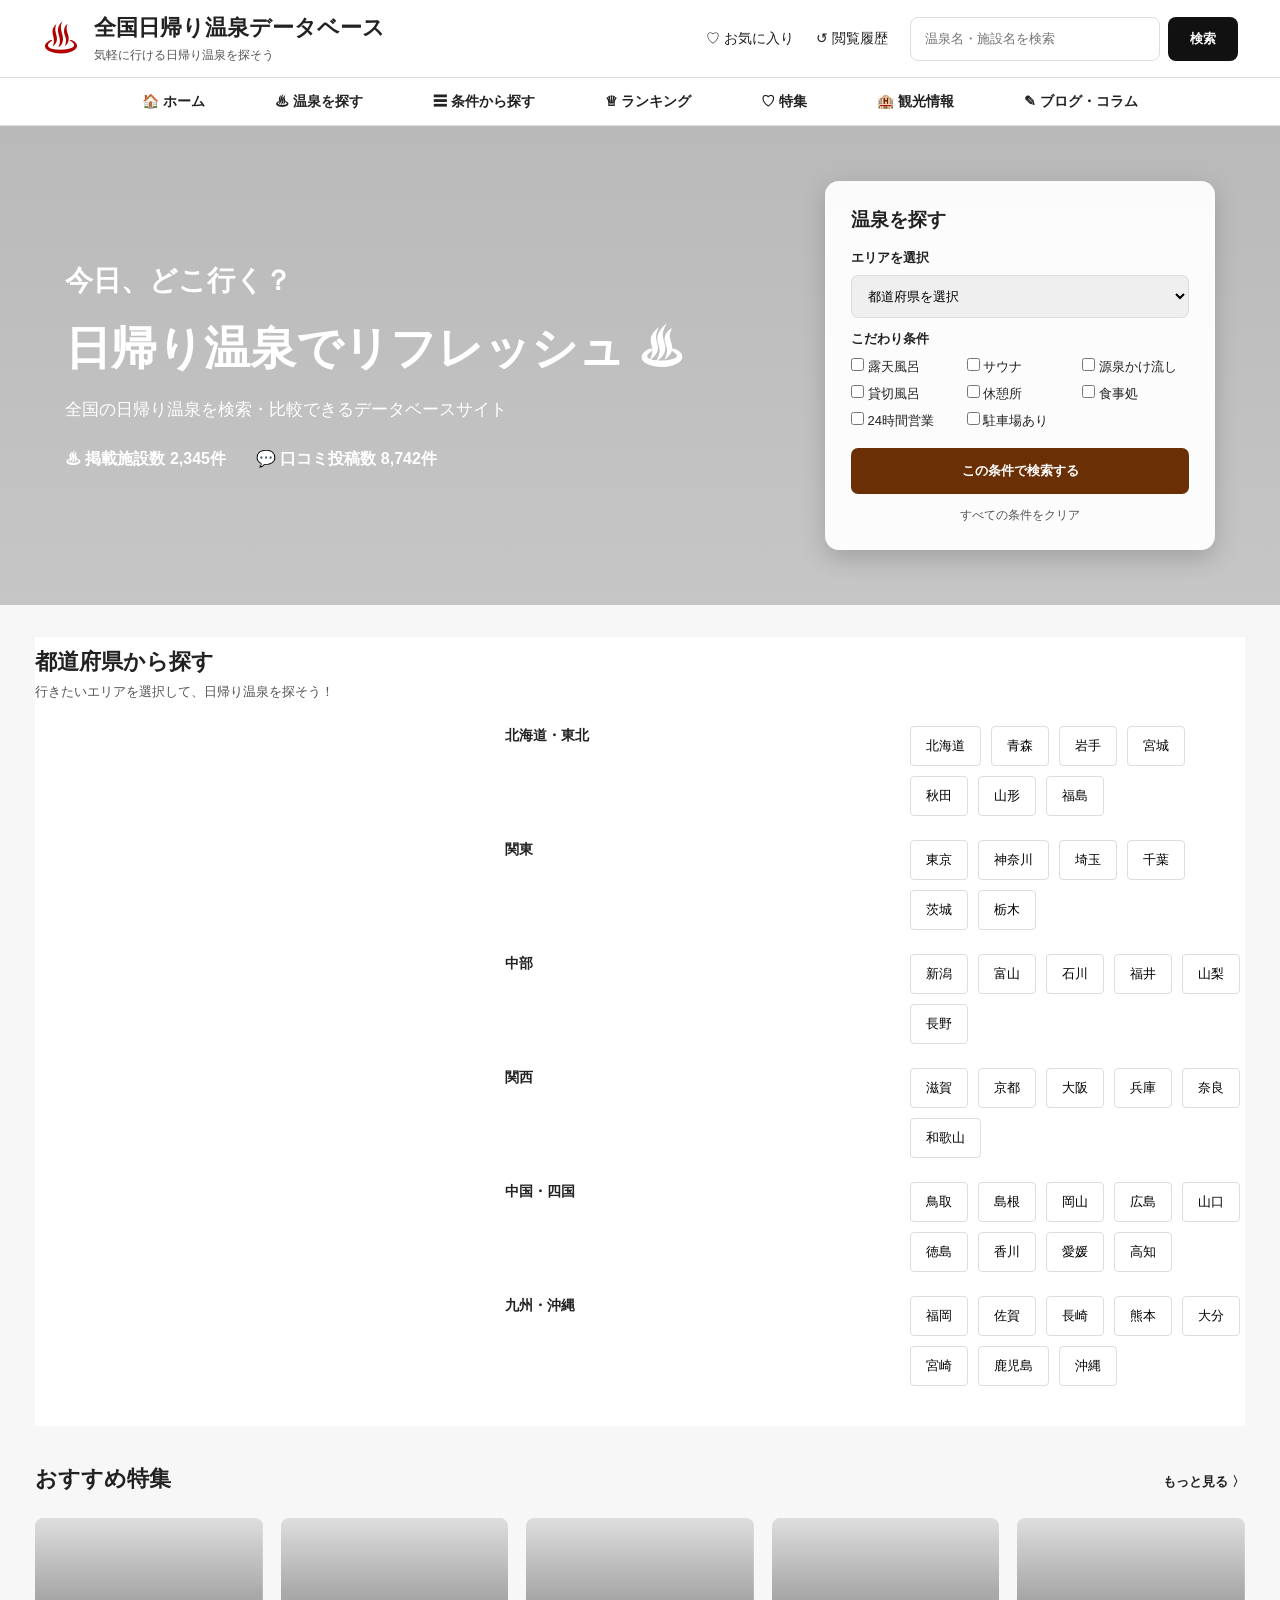
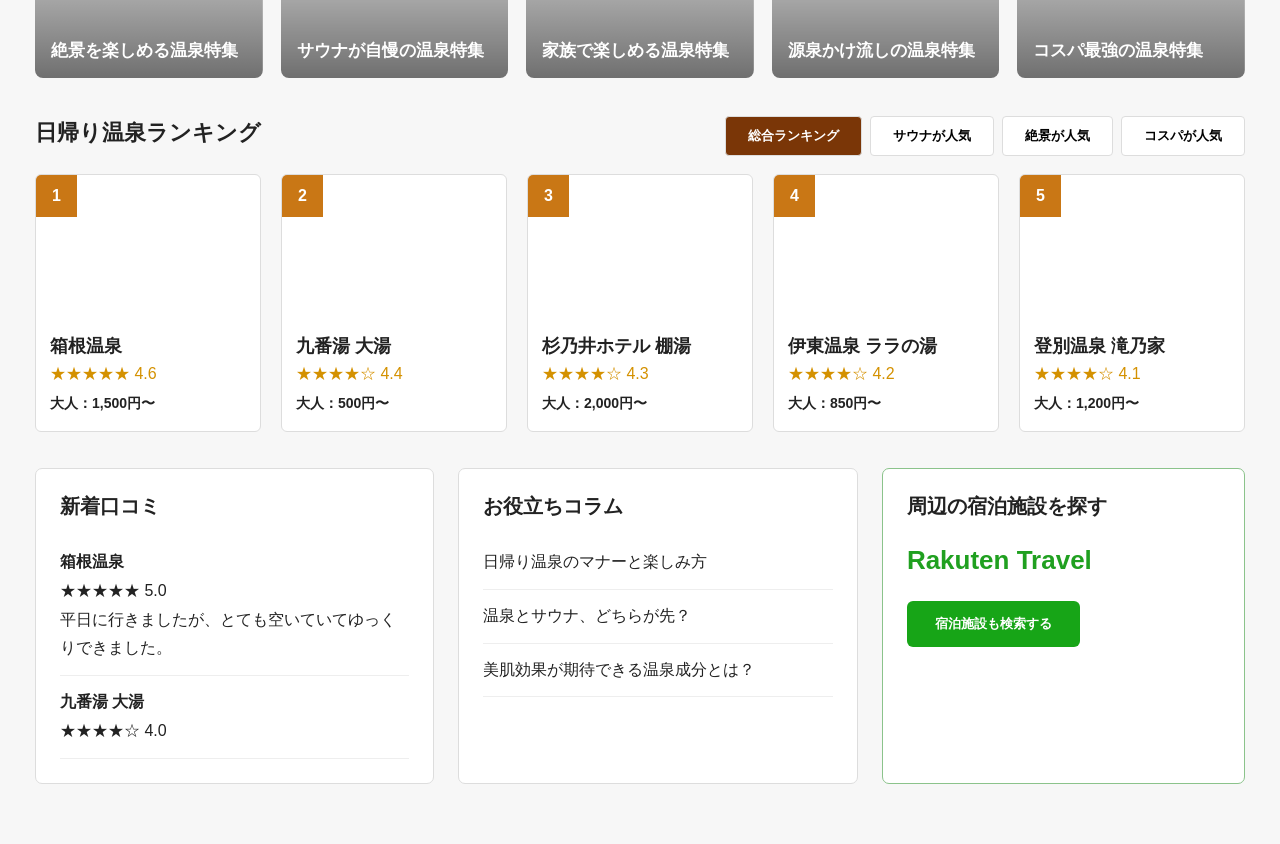
==== commit 07a2dc1a: "Update index.html" ====
--- a/index.html
+++ b/index.html
@@ -85,13 +85,6 @@
 
   <div class="pref-wrap">
     <div class="map-box">
-<div class="map-links">
-  <img class="japan-map" src="japan-map.png" alt="日本地図">
-
-  <button class="map-btn kyushu" onclick="location.href='kyushu.html'">九州</button>
-  <button class="map-btn chugoku" onclick="location.href='chugoku.html'">中国</button>
-  <button class="map-btn kansai" onclick="alert('関西エリアは準備中です')">関西</button>
-</div>
     </div>
 
     <div class="pref-list">
--- a/style.css
+++ b/style.css
@@ -471,3 +471,39 @@
     padding: 15px;
   }
 }
+.map-links {
+  position: relative;
+  width: 330px;
+  max-width: 100%;
+}
+
+.map-btn {
+  position: absolute;
+  border: none;
+  background: #7a3607;
+  color: white;
+  padding: 7px 12px;
+  border-radius: 999px;
+  font-weight: bold;
+  cursor: pointer;
+  box-shadow: 0 3px 8px rgba(0,0,0,.25);
+}
+
+.map-btn:hover {
+  background: #4f2103;
+}
+
+.kyushu {
+  left: 20px;
+  bottom: 35px;
+}
+
+.chugoku {
+  left: 95px;
+  bottom: 105px;
+}
+
+.kansai {
+  right: 70px;
+  bottom: 135px;
+}
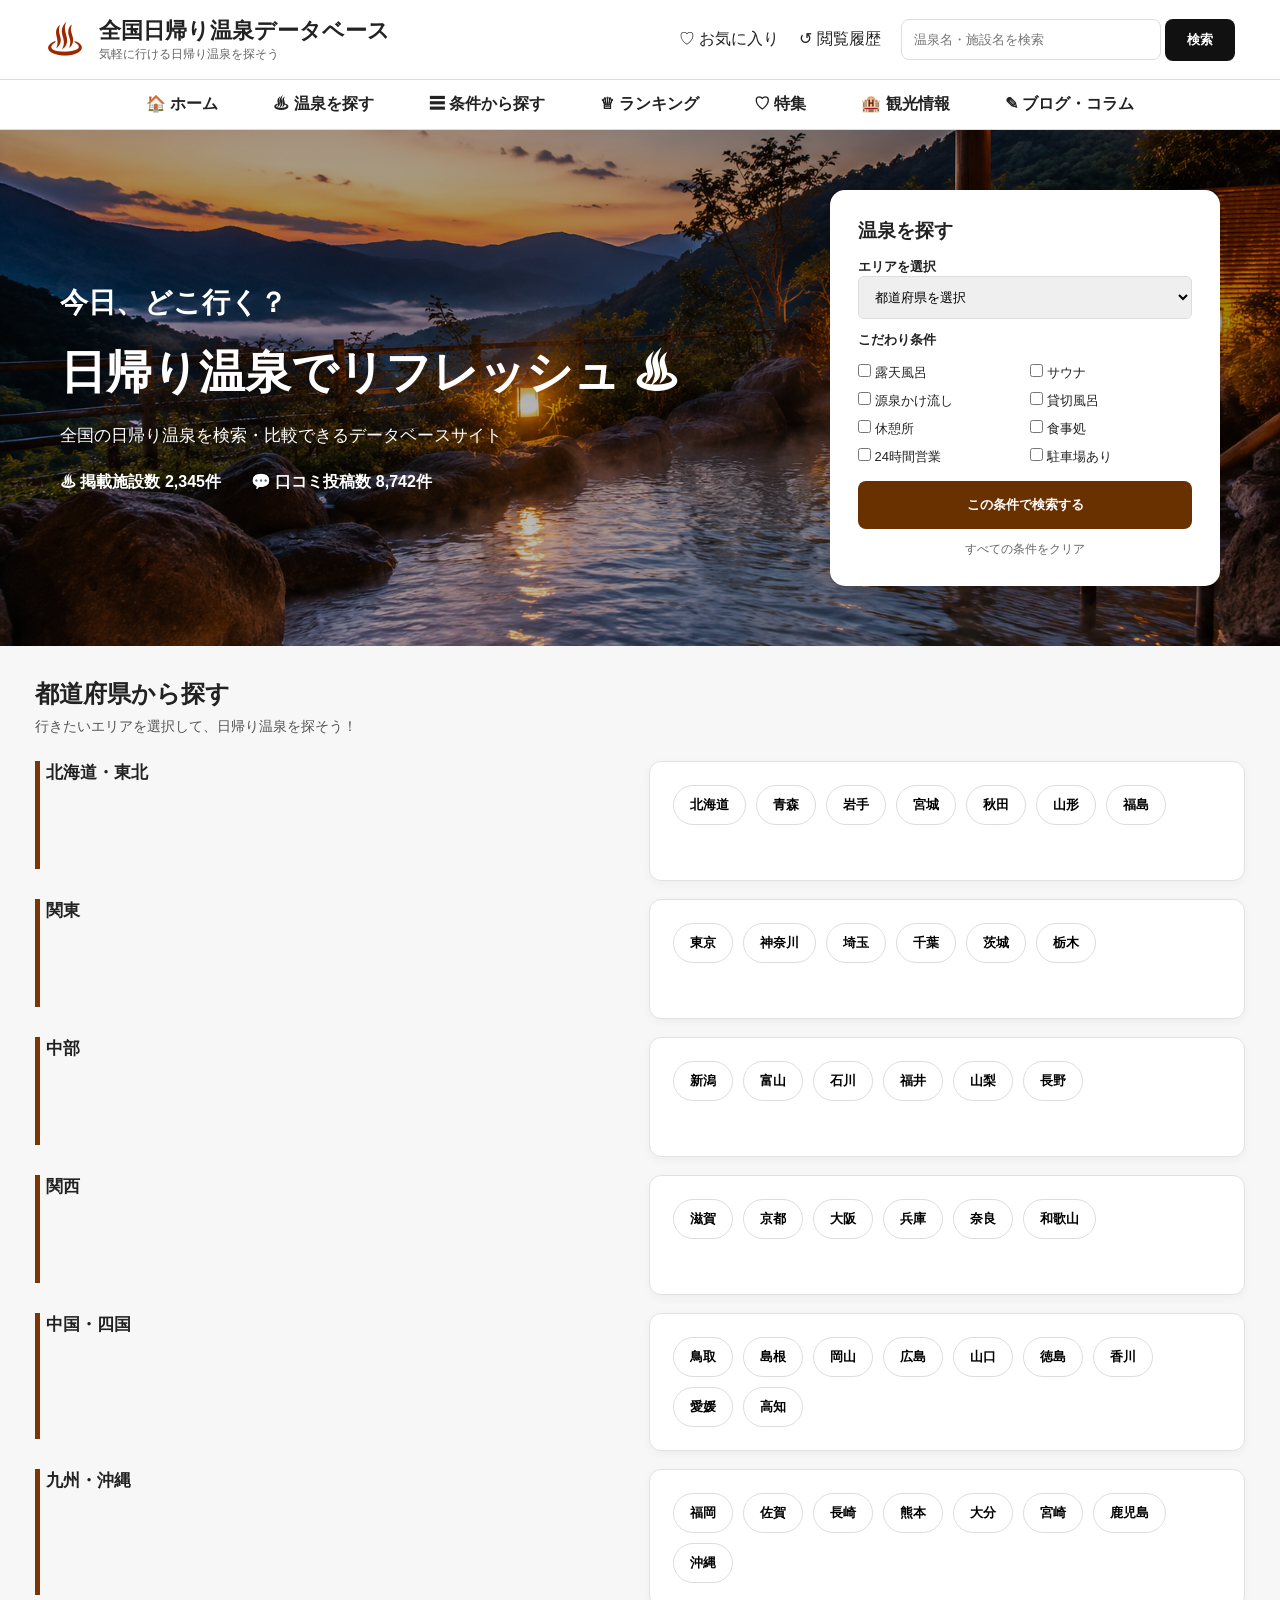
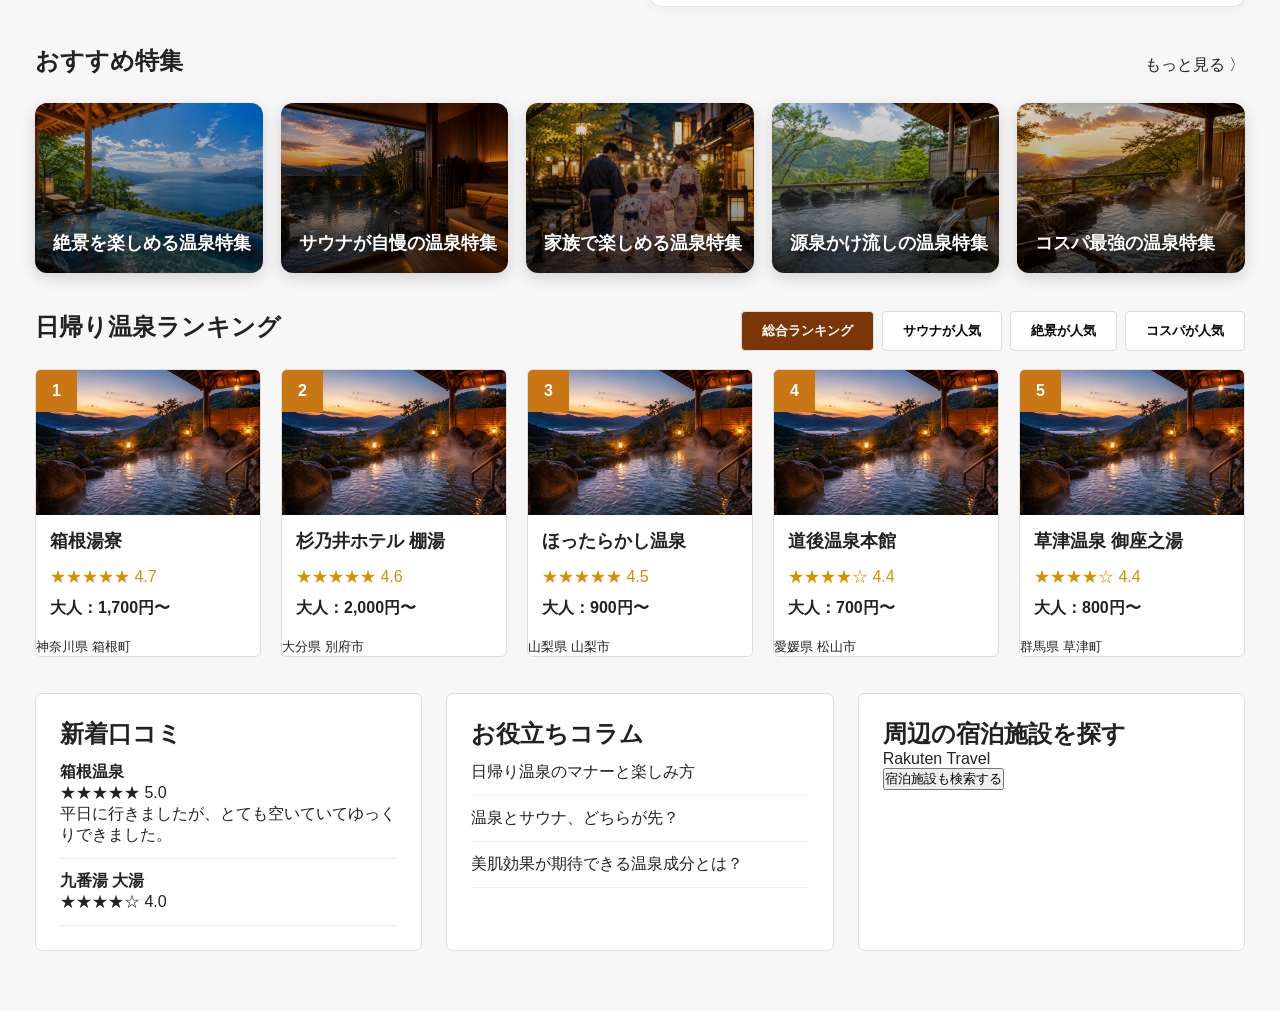
==== commit d6546597: "Update index.html" ====
--- a/index.html
+++ b/index.html
@@ -83,7 +83,7 @@
     <p>行きたいエリアを選択して、日帰り温泉を探そう！</p>
   </div>
 
-  <div class="pref-wrap">
+<div class="pref-wrap no-map">
     <div class="map-box">
     </div>
 
@@ -147,13 +147,52 @@
     </div>
   </div>
 
-  <div class="ranking-grid">
-    <div class="rank-card"><span>1</span><div></div><h3>箱根温泉</h3><p>★★★★★ 4.6</p><b>大人：1,500円〜</b></div>
-    <div class="rank-card"><span>2</span><div></div><h3>九番湯 大湯</h3><p>★★★★☆ 4.4</p><b>大人：500円〜</b></div>
-    <div class="rank-card"><span>3</span><div></div><h3>杉乃井ホテル 棚湯</h3><p>★★★★☆ 4.3</p><b>大人：2,000円〜</b></div>
-    <div class="rank-card"><span>4</span><div></div><h3>伊東温泉 ララの湯</h3><p>★★★★☆ 4.2</p><b>大人：850円〜</b></div>
-    <div class="rank-card"><span>5</span><div></div><h3>登別温泉 滝乃家</h3><p>★★★★☆ 4.1</p><b>大人：1,200円〜</b></div>
-  </div>
+<div class="ranking-grid">
+  <div class="rank-card">
+    <span>1</span>
+    <div></div>
+    <h3>箱根湯寮</h3>
+    <p>★★★★★ 4.7</p>
+    <b>大人：1,700円〜</b>
+    <small>神奈川県 箱根町</small>
+  </div>
+
+  <div class="rank-card">
+    <span>2</span>
+    <div></div>
+    <h3>杉乃井ホテル 棚湯</h3>
+    <p>★★★★★ 4.6</p>
+    <b>大人：2,000円〜</b>
+    <small>大分県 別府市</small>
+  </div>
+
+  <div class="rank-card">
+    <span>3</span>
+    <div></div>
+    <h3>ほったらかし温泉</h3>
+    <p>★★★★★ 4.5</p>
+    <b>大人：900円〜</b>
+    <small>山梨県 山梨市</small>
+  </div>
+
+  <div class="rank-card">
+    <span>4</span>
+    <div></div>
+    <h3>道後温泉本館</h3>
+    <p>★★★★☆ 4.4</p>
+    <b>大人：700円〜</b>
+    <small>愛媛県 松山市</small>
+  </div>
+
+  <div class="rank-card">
+    <span>5</span>
+    <div></div>
+    <h3>草津温泉 御座之湯</h3>
+    <p>★★★★☆ 4.4</p>
+    <b>大人：800円〜</b>
+    <small>群馬県 草津町</small>
+  </div>
+</div>
 </section>
 
 <section class="bottom-grid">
--- a/style.css
+++ b/style.css
@@ -1,27 +1,27 @@
 * {
-  box-sizing: border-box;
   margin: 0;
   padding: 0;
+  box-sizing: border-box;
 }
 
 body {
-  font-family: "Hiragino Sans", "Yu Gothic", sans-serif;
+  font-family: "Yu Gothic", sans-serif;
+  background: #f7f7f7;
   color: #222;
-  background: #f7f7f7;
 }
 
 a {
+  text-decoration: none;
   color: inherit;
-  text-decoration: none;
 }
 
 .top-header {
-  height: 78px;
-  background: #fff;
+  height: 80px;
+  background: white;
+  padding: 0 45px;
   display: flex;
   justify-content: space-between;
   align-items: center;
-  padding: 0 42px;
   border-bottom: 1px solid #ddd;
 }
 
@@ -32,8 +32,8 @@
 }
 
 .logo-mark {
-  font-size: 38px;
-  color: #b00000;
+  font-size: 40px;
+  color: #9b2800;
 }
 
 .logo h1 {
@@ -42,61 +42,51 @@
 
 .logo p {
   font-size: 12px;
-  color: #555;
-  margin-top: 4px;
+  color: #666;
 }
 
 .header-actions {
   display: flex;
   align-items: center;
-  gap: 22px;
-  font-size: 14px;
-}
-
-.search-box {
-  display: flex;
-  gap: 8px;
+  gap: 20px;
 }
 
 .search-box input {
-  width: 250px;
-  padding: 13px 14px;
+  width: 260px;
+  padding: 12px;
   border: 1px solid #ddd;
   border-radius: 8px;
 }
 
 .search-box button {
-  padding: 13px 22px;
+  padding: 12px 22px;
+  border: none;
   background: #111;
   color: white;
-  border: none;
   border-radius: 8px;
   font-weight: bold;
 }
 
 .main-nav {
-  height: 48px;
-  background: #fff;
+  height: 50px;
+  background: white;
   display: flex;
   justify-content: center;
-  gap: 70px;
-  align-items: center;
+  align-items: center;
+  gap: 55px;
   border-bottom: 1px solid #ddd;
   font-weight: bold;
-  font-size: 14px;
 }
 
 .hero {
-  min-height: 415px;
-  background:
-    linear-gradient(rgba(0,0,0,.25), rgba(0,0,0,.2)),
-    url("https://images.unsplash.com/photo-1544161515-4ab6ce6db874?auto=format&fit=crop&w=1600&q=80");
+  min-height: 430px;
+  background: linear-gradient(rgba(0,0,0,0.35), rgba(0,0,0,0.25)), url("image/hero.png");
   background-size: cover;
   background-position: center;
+  padding: 60px;
   display: flex;
   justify-content: space-between;
   align-items: center;
-  padding: 55px 65px;
 }
 
 .hero-text {
@@ -106,56 +96,54 @@
 .hero-text p {
   font-size: 28px;
   font-weight: bold;
-  margin-bottom: 18px;
 }
 
 .hero-text h2 {
   font-size: 46px;
-  margin-bottom: 18px;
+  margin: 20px 0;
 }
 
 .hero-text span {
-  display: block;
   font-size: 17px;
-  margin-bottom: 28px;
 }
 
 .hero-stats {
   display: flex;
   gap: 30px;
+  margin-top: 25px;
 }
 
 .hero-search {
   width: 390px;
-  background: rgba(255,255,255,.95);
-  border-radius: 14px;
-  padding: 26px;
-  box-shadow: 0 8px 24px rgba(0,0,0,.18);
+  background: white;
+  padding: 28px;
+  border-radius: 15px;
+  box-shadow: 0 8px 25px rgba(0,0,0,0.3);
 }
 
 .hero-search h3 {
-  margin-bottom: 16px;
+  margin-bottom: 14px;
 }
 
 .hero-search label {
   display: block;
+  margin-top: 12px;
+  font-weight: bold;
   font-size: 13px;
-  font-weight: bold;
-  margin: 12px 0 8px;
 }
 
 .hero-search select {
   width: 100%;
   padding: 12px;
   border: 1px solid #ddd;
-  border-radius: 7px;
+  border-radius: 6px;
 }
 
 .check-list {
+  margin: 15px 0;
   display: grid;
-  grid-template-columns: repeat(3, 1fr);
-  gap: 9px;
-  margin: 10px 0 18px;
+  grid-template-columns: repeat(2, 1fr);
+  gap: 10px;
 }
 
 .check-list label {
@@ -165,20 +153,20 @@
 
 .brown-btn {
   width: 100%;
-  padding: 14px;
-  background: #6b2f05;
+  padding: 15px;
+  background: #693000;
   color: white;
   border: none;
-  border-radius: 7px;
+  border-radius: 8px;
   font-weight: bold;
 }
 
 .clear-link {
   display: block;
   text-align: center;
+  margin-top: 12px;
   font-size: 12px;
-  margin-top: 13px;
-  color: #555;
+  color: #666;
 }
 
 main {
@@ -187,61 +175,63 @@
   padding: 32px 35px 60px;
 }
 
+.pref-section,
+.feature-section,
+.ranking-section {
+  margin-bottom: 35px;
+}
+
 .section-title h2,
 .section-head h2 {
-  font-size: 22px;
-  margin-bottom: 6px;
+  font-size: 24px;
+  margin-bottom: 8px;
 }
 
 .section-title p {
-  font-size: 13px;
+  font-size: 14px;
   color: #555;
 }
 
-.pref-section {
-  background: #fff;
-  padding: 10px 0 35px;
-}
-
 .pref-wrap {
-  display: grid;
-  grid-template-columns: 420px 1fr;
-  gap: 50px;
-  margin-top: 20px;
-  align-items: center;
-}
-
-.map-box {
-  height: 310px;
-  display: flex;
-  align-items: center;
-  justify-content: center;
-}
-
-.japan-map {
-  width: 330px;
-  max-width: 100%;
-  display: block;
+  margin-top: 25px;
 }
 
 .pref-list {
   display: grid;
-  grid-template-columns: 1fr 1fr;
-  gap: 14px 60px;
+  grid-template-columns: repeat(2, 1fr);
+  gap: 18px;
 }
 
 .pref-list h4 {
-  margin-top: 6px;
-  font-size: 14px;
+  font-size: 17px;
+  margin-bottom: 12px;
+  padding-left: 6px;
+  border-left: 5px solid #7a3607;
+}
+
+.pref-list > div {
+  background: white;
+  border: 1px solid #e2e2e2;
+  border-radius: 12px;
+  padding: 18px;
+  min-height: 120px;
+  box-shadow: 0 3px 10px rgba(0,0,0,0.04);
 }
 
 .pref-list button {
   background: white;
   border: 1px solid #ddd;
-  padding: 10px 15px;
+  padding: 10px 16px;
   margin: 5px;
-  border-radius: 4px;
+  border-radius: 999px;
   cursor: pointer;
+  font-weight: bold;
+}
+
+.pref-list button:hover {
+  background: #f3eadf;
+  border-color: #7a3607;
+  color: #7a3607;
 }
 
 .section-head {
@@ -249,11 +239,6 @@
   justify-content: space-between;
   align-items: center;
   margin: 38px 0 18px;
-}
-
-.section-head a {
-  font-size: 13px;
-  font-weight: bold;
 }
 
 .feature-grid {
@@ -263,48 +248,48 @@
 }
 
 .feature-card {
-  height: 160px;
-  border-radius: 8px;
+  height: 170px;
+  border-radius: 12px;
   overflow: hidden;
-  background:
-    linear-gradient(rgba(0,0,0,.1), rgba(0,0,0,.55)),
-    url("https://images.unsplash.com/photo-1507525428034-b723cf961d3e?auto=format&fit=crop&w=600&q=80");
+  position: relative;
   background-size: cover;
   background-position: center;
-  position: relative;
+  box-shadow: 0 5px 15px rgba(0,0,0,0.15);
+  transition: 0.3s;
+}
+
+.feature-card:hover {
+  transform: translateY(-5px);
+}
+
+.feature-card:nth-child(1) {
+  background-image: linear-gradient(rgba(0,0,0,0.1), rgba(0,0,0,0.6)), url("image/zekkei.png");
 }
 
 .feature-card:nth-child(2) {
-  background-image:
-    linear-gradient(rgba(0,0,0,.1), rgba(0,0,0,.55)),
-    url("https://images.unsplash.com/photo-1596178065887-1198b6148b2b?auto=format&fit=crop&w=600&q=80");
+  background-image: linear-gradient(rgba(0,0,0,0.1), rgba(0,0,0,0.6)), url("image/sauna.png");
 }
 
 .feature-card:nth-child(3) {
-  background-image:
-    linear-gradient(rgba(0,0,0,.1), rgba(0,0,0,.55)),
-    url("https://images.unsplash.com/photo-1544551763-46a013bb70d5?auto=format&fit=crop&w=600&q=80");
+  background-image: linear-gradient(rgba(0,0,0,0.1), rgba(0,0,0,0.6)), url("image/family.png");
 }
 
 .feature-card:nth-child(4) {
-  background-image:
-    linear-gradient(rgba(0,0,0,.1), rgba(0,0,0,.55)),
-    url("https://images.unsplash.com/photo-1603909598023-13bcd1cceaaa?auto=format&fit=crop&w=600&q=80");
+  background-image: linear-gradient(rgba(0,0,0,0.1), rgba(0,0,0,0.6)), url("image/gensen.png");
 }
 
 .feature-card:nth-child(5) {
-  background-image:
-    linear-gradient(rgba(0,0,0,.1), rgba(0,0,0,.55)),
-    url("https://images.unsplash.com/photo-1570213489059-0aac6626cade?auto=format&fit=crop&w=600&q=80");
+  background-image: linear-gradient(rgba(0,0,0,0.1), rgba(0,0,0,0.6)), url("image/cost.png");
 }
 
 .feature-card span {
   position: absolute;
-  left: 16px;
-  bottom: 16px;
-  color: white;
-  font-size: 17px;
-  font-weight: bold;
+  left: 18px;
+  bottom: 18px;
+  color: white;
+  font-size: 18px;
+  font-weight: bold;
+  text-shadow: 0 3px 8px rgba(0,0,0,0.8);
 }
 
 .tabs {
@@ -313,7 +298,7 @@
 }
 
 .tabs button {
-  padding: 10px 22px;
+  padding: 10px 20px;
   background: white;
   border: 1px solid #ddd;
   border-radius: 4px;
@@ -332,7 +317,7 @@
 }
 
 .rank-card {
-  background: #fff;
+  background: white;
   border: 1px solid #ddd;
   border-radius: 6px;
   overflow: hidden;
@@ -347,34 +332,19 @@
   color: white;
   padding: 12px 16px;
   font-weight: bold;
+  z-index: 2;
 }
 
 .rank-card > div {
   height: 145px;
-  background: url("https://images.unsplash.com/photo-1576675466969-38eeae4b41f6?auto=format&fit=crop&w=600&q=80");
+  background: url("image/hero.png");
   background-size: cover;
   background-position: center;
 }
 
-.rank-card:nth-child(2) > div {
-  background-image: url("https://images.unsplash.com/photo-1600585154340-be6161a56a0c?auto=format&fit=crop&w=600&q=80");
-}
-
-.rank-card:nth-child(3) > div {
-  background-image: url("https://images.unsplash.com/photo-1500530855697-b586d89ba3ee?auto=format&fit=crop&w=600&q=80");
-}
-
-.rank-card:nth-child(4) > div {
-  background-image: url("https://images.unsplash.com/photo-1603909598023-13bcd1cceaaa?auto=format&fit=crop&w=600&q=80");
-}
-
-.rank-card:nth-child(5) > div {
-  background-image: url("https://images.unsplash.com/photo-1506744038136-46273834b3fb?auto=format&fit=crop&w=600&q=80");
-}
-
 .rank-card h3 {
   font-size: 18px;
-  padding: 14px 14px 6px;
+  padding: 14px;
 }
 
 .rank-card p {
@@ -385,12 +355,11 @@
 .rank-card b {
   display: block;
   padding: 0 14px 18px;
-  font-size: 14px;
 }
 
 .bottom-grid {
   display: grid;
-  grid-template-columns: 1.1fr 1.1fr 1fr;
+  grid-template-columns: 1fr 1fr 1fr;
   gap: 24px;
   margin-top: 36px;
 }
@@ -401,39 +370,11 @@
   border: 1px solid #ddd;
   border-radius: 7px;
   padding: 24px;
-  min-height: 230px;
-}
-
-.info-box h2,
-.ad-box h2 {
-  font-size: 20px;
-  margin-bottom: 16px;
 }
 
 .info-box p {
+  padding: 12px 0;
   border-bottom: 1px solid #eee;
-  padding: 12px 0;
-  line-height: 1.8;
-}
-
-.ad-box {
-  border-color: #8bc38b;
-}
-
-.ad-box p {
-  font-size: 26px;
-  color: #20a020;
-  font-weight: bold;
-  margin: 25px 0;
-}
-
-.ad-box button {
-  background: #17a517;
-  color: white;
-  border: none;
-  padding: 14px 28px;
-  border-radius: 6px;
-  font-weight: bold;
 }
 
 @media (max-width: 900px) {
@@ -441,69 +382,24 @@
   .header-actions,
   .main-nav,
   .hero {
+    height: auto;
     flex-direction: column;
-    height: auto;
-    gap: 16px;
+    gap: 15px;
+    padding: 18px;
   }
 
-  .hero {
-    padding: 35px 20px;
+  .hero-search {
+    width: 100%;
   }
 
   .hero-text h2 {
     font-size: 32px;
   }
 
-  .hero-search {
-    width: 100%;
-  }
-
-  .pref-wrap,
   .pref-list,
   .feature-grid,
   .ranking-grid,
   .bottom-grid {
     grid-template-columns: 1fr;
   }
-
-  .main-nav {
-    gap: 16px;
-    padding: 15px;
-  }
-}
-.map-links {
-  position: relative;
-  width: 330px;
-  max-width: 100%;
-}
-
-.map-btn {
-  position: absolute;
-  border: none;
-  background: #7a3607;
-  color: white;
-  padding: 7px 12px;
-  border-radius: 999px;
-  font-weight: bold;
-  cursor: pointer;
-  box-shadow: 0 3px 8px rgba(0,0,0,.25);
-}
-
-.map-btn:hover {
-  background: #4f2103;
-}
-
-.kyushu {
-  left: 20px;
-  bottom: 35px;
-}
-
-.chugoku {
-  left: 95px;
-  bottom: 105px;
-}
-
-.kansai {
-  right: 70px;
-  bottom: 135px;
-}
+}
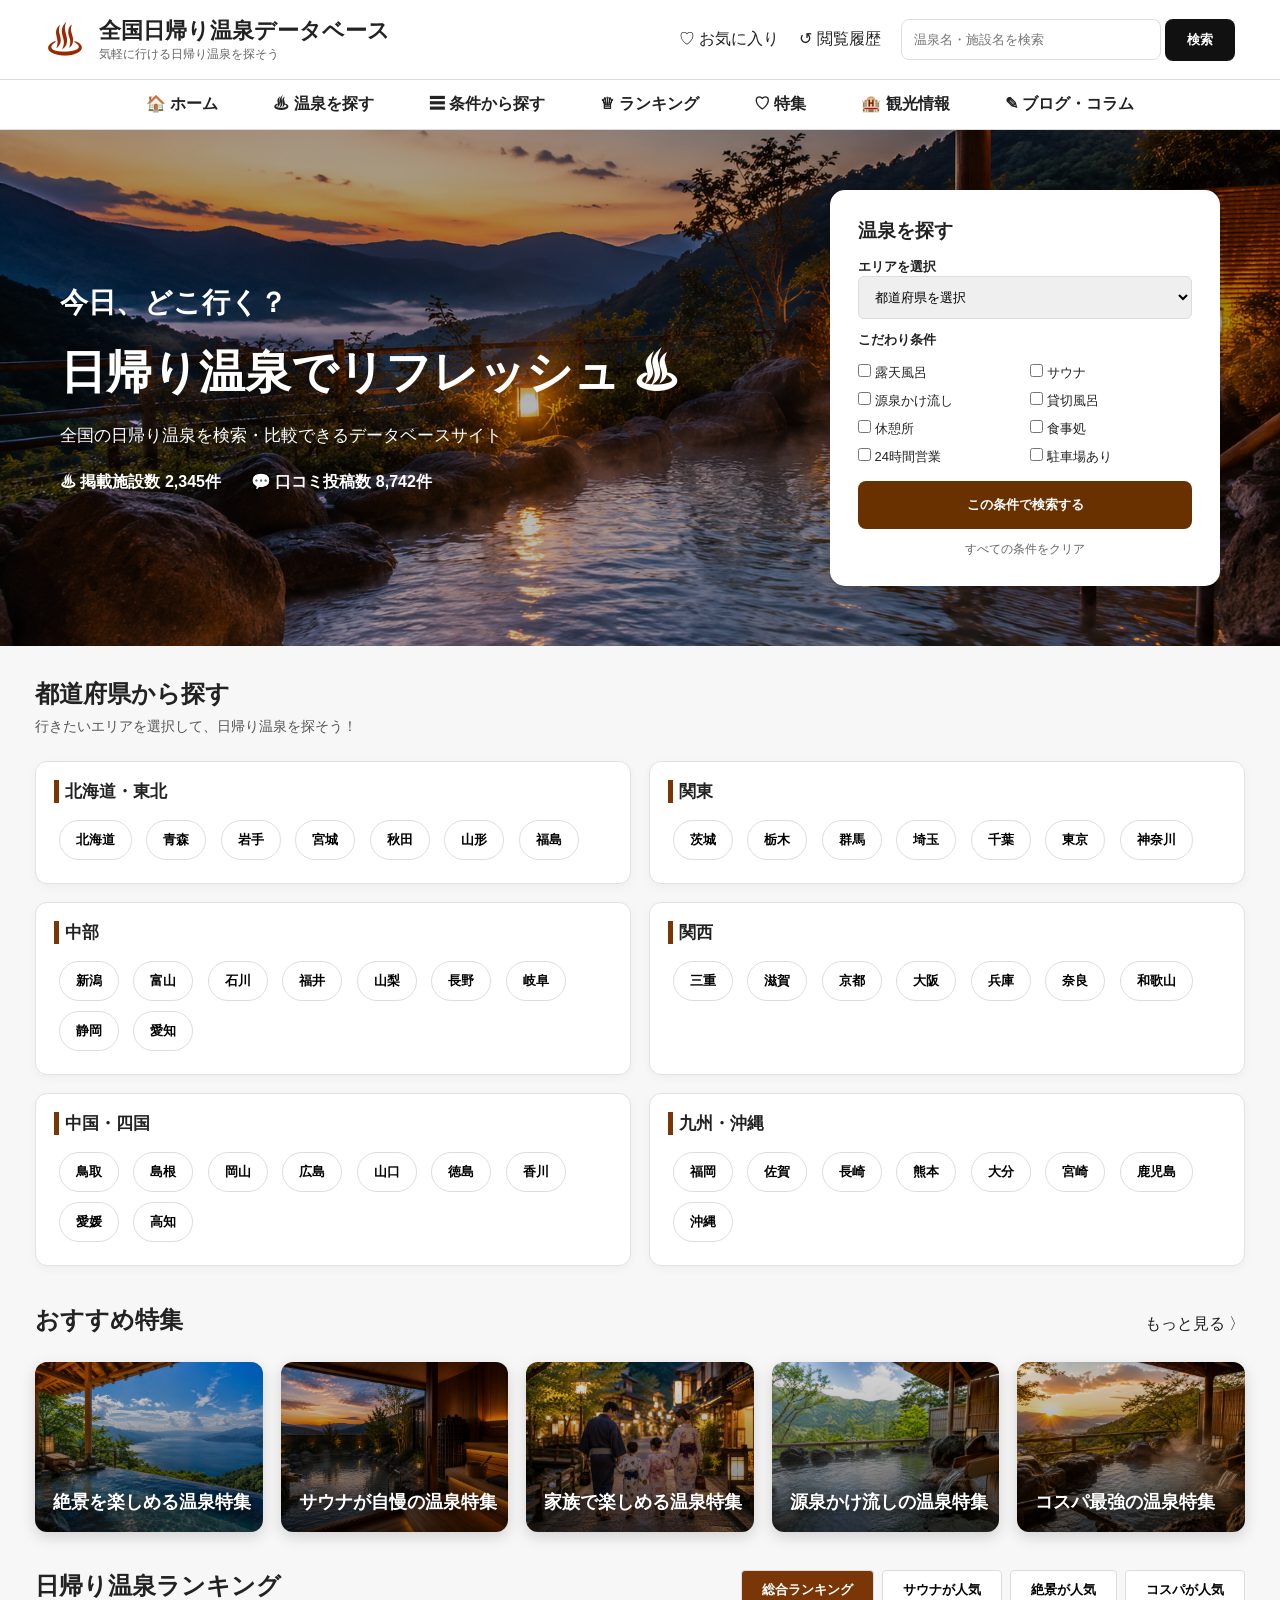
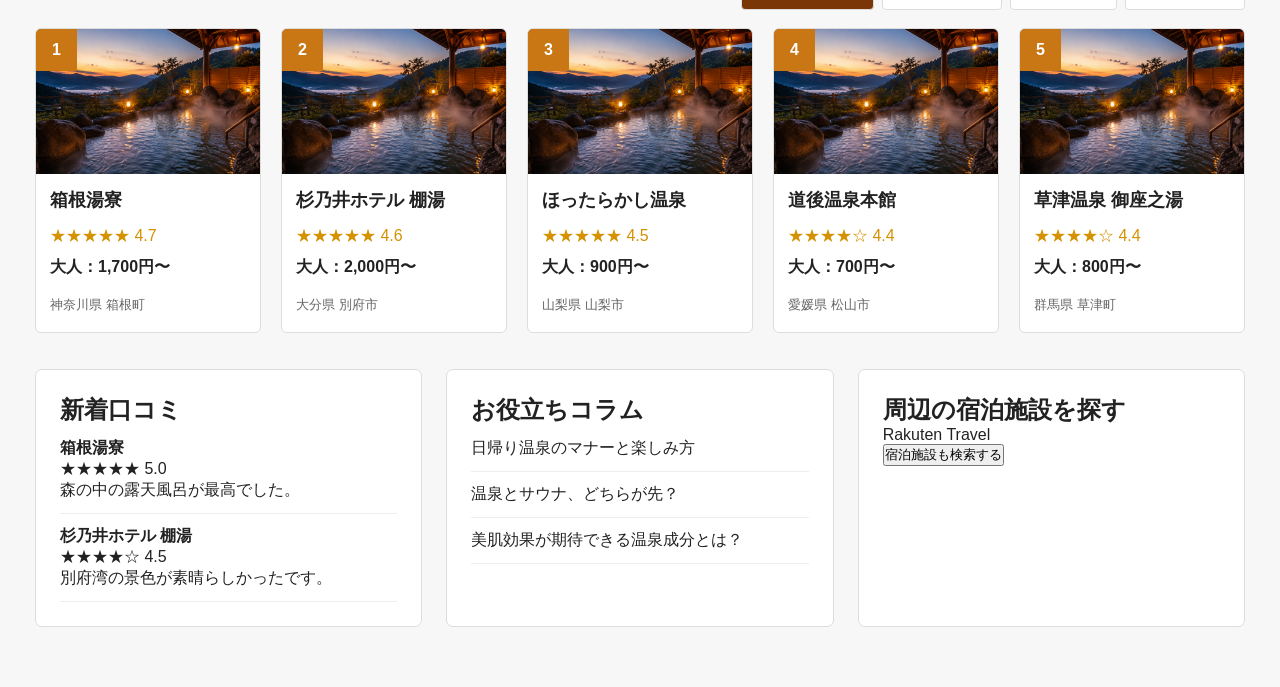
==== commit bfb513ce: "Update index.html" ====
--- a/index.html
+++ b/index.html
@@ -6,6 +6,7 @@
   <title>全国日帰り温泉データベース</title>
   <link rel="stylesheet" href="style.css">
 </head>
+
 <body>
 
 <header class="top-header">
@@ -20,6 +21,7 @@
   <div class="header-actions">
     <a href="#">♡ お気に入り</a>
     <a href="#">↺ 閲覧履歴</a>
+
     <div class="search-box">
       <input type="text" placeholder="温泉名・施設名を検索">
       <button>検索</button>
@@ -28,7 +30,7 @@
 </header>
 
 <nav class="main-nav">
-  <a href="#">🏠 ホーム</a>
+  <a href="index.html">🏠 ホーム</a>
   <a href="#">♨ 温泉を探す</a>
   <a href="#">☰ 条件から探す</a>
   <a href="#">♕ ランキング</a>
@@ -42,6 +44,7 @@
     <p>今日、どこ行く？</p>
     <h2>日帰り温泉でリフレッシュ ♨</h2>
     <span>全国の日帰り温泉を検索・比較できるデータベースサイト</span>
+
     <div class="hero-stats">
       <b>♨ 掲載施設数 2,345件</b>
       <b>💬 口コミ投稿数 8,742件</b>
@@ -50,12 +53,57 @@
 
   <div class="hero-search">
     <h3>温泉を探す</h3>
+
     <label>エリアを選択</label>
     <select>
       <option>都道府県を選択</option>
+      <option>北海道</option>
+      <option>青森</option>
+      <option>岩手</option>
+      <option>宮城</option>
+      <option>秋田</option>
+      <option>山形</option>
+      <option>福島</option>
+      <option>茨城</option>
+      <option>栃木</option>
+      <option>群馬</option>
+      <option>埼玉</option>
+      <option>千葉</option>
+      <option>東京</option>
+      <option>神奈川</option>
+      <option>新潟</option>
+      <option>富山</option>
+      <option>石川</option>
+      <option>福井</option>
+      <option>山梨</option>
+      <option>長野</option>
+      <option>岐阜</option>
+      <option>静岡</option>
+      <option>愛知</option>
+      <option>三重</option>
+      <option>滋賀</option>
+      <option>京都</option>
+      <option>大阪</option>
+      <option>兵庫</option>
+      <option>奈良</option>
+      <option>和歌山</option>
+      <option>鳥取</option>
+      <option>島根</option>
+      <option>岡山</option>
+      <option>広島</option>
+      <option>山口</option>
+      <option>徳島</option>
+      <option>香川</option>
+      <option>愛媛</option>
+      <option>高知</option>
       <option>福岡</option>
+      <option>佐賀</option>
+      <option>長崎</option>
+      <option>熊本</option>
       <option>大分</option>
-      <option>広島</option>
+      <option>宮崎</option>
+      <option>鹿児島</option>
+      <option>沖縄</option>
     </select>
 
     <label>こだわり条件</label>
@@ -83,40 +131,80 @@
     <p>行きたいエリアを選択して、日帰り温泉を探そう！</p>
   </div>
 
-<div class="pref-wrap no-map">
-    <div class="map-box">
-    </div>
-
+  <div class="pref-wrap no-map">
     <div class="pref-list">
-      <h4>北海道・東北</h4>
-      <div>
-        <button>北海道</button><button>青森</button><button>岩手</button><button>宮城</button><button>秋田</button><button>山形</button><button>福島</button>
-      </div>
-
-      <h4>関東</h4>
-      <div>
-        <button>東京</button><button>神奈川</button><button>埼玉</button><button>千葉</button><button>茨城</button><button>栃木</button>
-      </div>
-
-      <h4>中部</h4>
-      <div>
-        <button>新潟</button><button>富山</button><button>石川</button><button>福井</button><button>山梨</button><button>長野</button>
-      </div>
-
-      <h4>関西</h4>
-      <div>
-        <button>滋賀</button><button>京都</button><button>大阪</button><button>兵庫</button><button>奈良</button><button>和歌山</button>
-      </div>
-
-      <h4>中国・四国</h4>
-      <div>
-        <button>鳥取</button><button>島根</button><button>岡山</button><button>広島</button><button>山口</button><button>徳島</button><button>香川</button><button>愛媛</button><button>高知</button>
-      </div>
-
-      <h4>九州・沖縄</h4>
-      <div>
-        <button>福岡</button><button>佐賀</button><button>長崎</button><button>熊本</button><button>大分</button><button>宮崎</button><button>鹿児島</button><button>沖縄</button>
-      </div>
+
+      <div>
+        <h4>北海道・東北</h4>
+        <button>北海道</button>
+        <button>青森</button>
+        <button>岩手</button>
+        <button>宮城</button>
+        <button>秋田</button>
+        <button>山形</button>
+        <button>福島</button>
+      </div>
+
+      <div>
+        <h4>関東</h4>
+        <button>茨城</button>
+        <button>栃木</button>
+        <button>群馬</button>
+        <button>埼玉</button>
+        <button>千葉</button>
+        <button>東京</button>
+        <button>神奈川</button>
+      </div>
+
+      <div>
+        <h4>中部</h4>
+        <button>新潟</button>
+        <button>富山</button>
+        <button>石川</button>
+        <button>福井</button>
+        <button>山梨</button>
+        <button>長野</button>
+        <button>岐阜</button>
+        <button>静岡</button>
+        <button>愛知</button>
+      </div>
+
+      <div>
+        <h4>関西</h4>
+        <button>三重</button>
+        <button>滋賀</button>
+        <button>京都</button>
+        <button>大阪</button>
+        <button>兵庫</button>
+        <button>奈良</button>
+        <button>和歌山</button>
+      </div>
+
+      <div>
+        <h4>中国・四国</h4>
+        <button>鳥取</button>
+        <button>島根</button>
+        <button>岡山</button>
+        <button>広島</button>
+        <button>山口</button>
+        <button>徳島</button>
+        <button>香川</button>
+        <button>愛媛</button>
+        <button>高知</button>
+      </div>
+
+      <div>
+        <h4>九州・沖縄</h4>
+        <button>福岡</button>
+        <button>佐賀</button>
+        <button>長崎</button>
+        <button>熊本</button>
+        <button>大分</button>
+        <button>宮崎</button>
+        <button>鹿児島</button>
+        <button>沖縄</button>
+      </div>
+
     </div>
   </div>
 </section>
@@ -128,17 +216,32 @@
   </div>
 
   <div class="feature-grid">
-    <div class="feature-card"><span>絶景を楽しめる温泉特集</span></div>
-    <div class="feature-card"><span>サウナが自慢の温泉特集</span></div>
-    <div class="feature-card"><span>家族で楽しめる温泉特集</span></div>
-    <div class="feature-card"><span>源泉かけ流しの温泉特集</span></div>
-    <div class="feature-card"><span>コスパ最強の温泉特集</span></div>
+    <div class="feature-card">
+      <span>絶景を楽しめる温泉特集</span>
+    </div>
+
+    <div class="feature-card">
+      <span>サウナが自慢の温泉特集</span>
+    </div>
+
+    <div class="feature-card">
+      <span>家族で楽しめる温泉特集</span>
+    </div>
+
+    <div class="feature-card">
+      <span>源泉かけ流しの温泉特集</span>
+    </div>
+
+    <div class="feature-card">
+      <span>コスパ最強の温泉特集</span>
+    </div>
   </div>
 </section>
 
 <section class="ranking-section">
   <div class="section-head">
     <h2>日帰り温泉ランキング</h2>
+
     <div class="tabs">
       <button>総合ランキング</button>
       <button>サウナが人気</button>
@@ -147,59 +250,62 @@
     </div>
   </div>
 
-<div class="ranking-grid">
-  <div class="rank-card">
-    <span>1</span>
-    <div></div>
-    <h3>箱根湯寮</h3>
-    <p>★★★★★ 4.7</p>
-    <b>大人：1,700円〜</b>
-    <small>神奈川県 箱根町</small>
-  </div>
-
-  <div class="rank-card">
-    <span>2</span>
-    <div></div>
-    <h3>杉乃井ホテル 棚湯</h3>
-    <p>★★★★★ 4.6</p>
-    <b>大人：2,000円〜</b>
-    <small>大分県 別府市</small>
-  </div>
-
-  <div class="rank-card">
-    <span>3</span>
-    <div></div>
-    <h3>ほったらかし温泉</h3>
-    <p>★★★★★ 4.5</p>
-    <b>大人：900円〜</b>
-    <small>山梨県 山梨市</small>
-  </div>
-
-  <div class="rank-card">
-    <span>4</span>
-    <div></div>
-    <h3>道後温泉本館</h3>
-    <p>★★★★☆ 4.4</p>
-    <b>大人：700円〜</b>
-    <small>愛媛県 松山市</small>
-  </div>
-
-  <div class="rank-card">
-    <span>5</span>
-    <div></div>
-    <h3>草津温泉 御座之湯</h3>
-    <p>★★★★☆ 4.4</p>
-    <b>大人：800円〜</b>
-    <small>群馬県 草津町</small>
-  </div>
-</div>
+  <div class="ranking-grid">
+
+    <div class="rank-card">
+      <span>1</span>
+      <div></div>
+      <h3>箱根湯寮</h3>
+      <p>★★★★★ 4.7</p>
+      <b>大人：1,700円〜</b>
+      <small>神奈川県 箱根町</small>
+    </div>
+
+    <div class="rank-card">
+      <span>2</span>
+      <div></div>
+      <h3>杉乃井ホテル 棚湯</h3>
+      <p>★★★★★ 4.6</p>
+      <b>大人：2,000円〜</b>
+      <small>大分県 別府市</small>
+    </div>
+
+    <div class="rank-card">
+      <span>3</span>
+      <div></div>
+      <h3>ほったらかし温泉</h3>
+      <p>★★★★★ 4.5</p>
+      <b>大人：900円〜</b>
+      <small>山梨県 山梨市</small>
+    </div>
+
+    <div class="rank-card">
+      <span>4</span>
+      <div></div>
+      <h3>道後温泉本館</h3>
+      <p>★★★★☆ 4.4</p>
+      <b>大人：700円〜</b>
+      <small>愛媛県 松山市</small>
+    </div>
+
+    <div class="rank-card">
+      <span>5</span>
+      <div></div>
+      <h3>草津温泉 御座之湯</h3>
+      <p>★★★★☆ 4.4</p>
+      <b>大人：800円〜</b>
+      <small>群馬県 草津町</small>
+    </div>
+
+  </div>
 </section>
 
 <section class="bottom-grid">
+
   <div class="info-box">
     <h2>新着口コミ</h2>
-    <p><b>箱根温泉</b><br>★★★★★ 5.0<br>平日に行きましたが、とても空いていてゆっくりできました。</p>
-    <p><b>九番湯 大湯</b><br>★★★★☆ 4.0</p>
+    <p><b>箱根湯寮</b><br>★★★★★ 5.0<br>森の中の露天風呂が最高でした。</p>
+    <p><b>杉乃井ホテル 棚湯</b><br>★★★★☆ 4.5<br>別府湾の景色が素晴らしかったです。</p>
   </div>
 
   <div class="info-box">
@@ -214,9 +320,12 @@
     <p>Rakuten Travel</p>
     <button>宿泊施設も検索する</button>
   </div>
+
 </section>
 
 </main>
+
+<script src="script.js"></script>
 
 </body>
 </html>
--- a/style.css
+++ b/style.css
@@ -403,3 +403,9 @@
     grid-template-columns: 1fr;
   }
 }
+.rank-card small {
+  display: block;
+  padding: 0 14px 18px;
+  color: #666;
+  font-size: 13px;
+}
